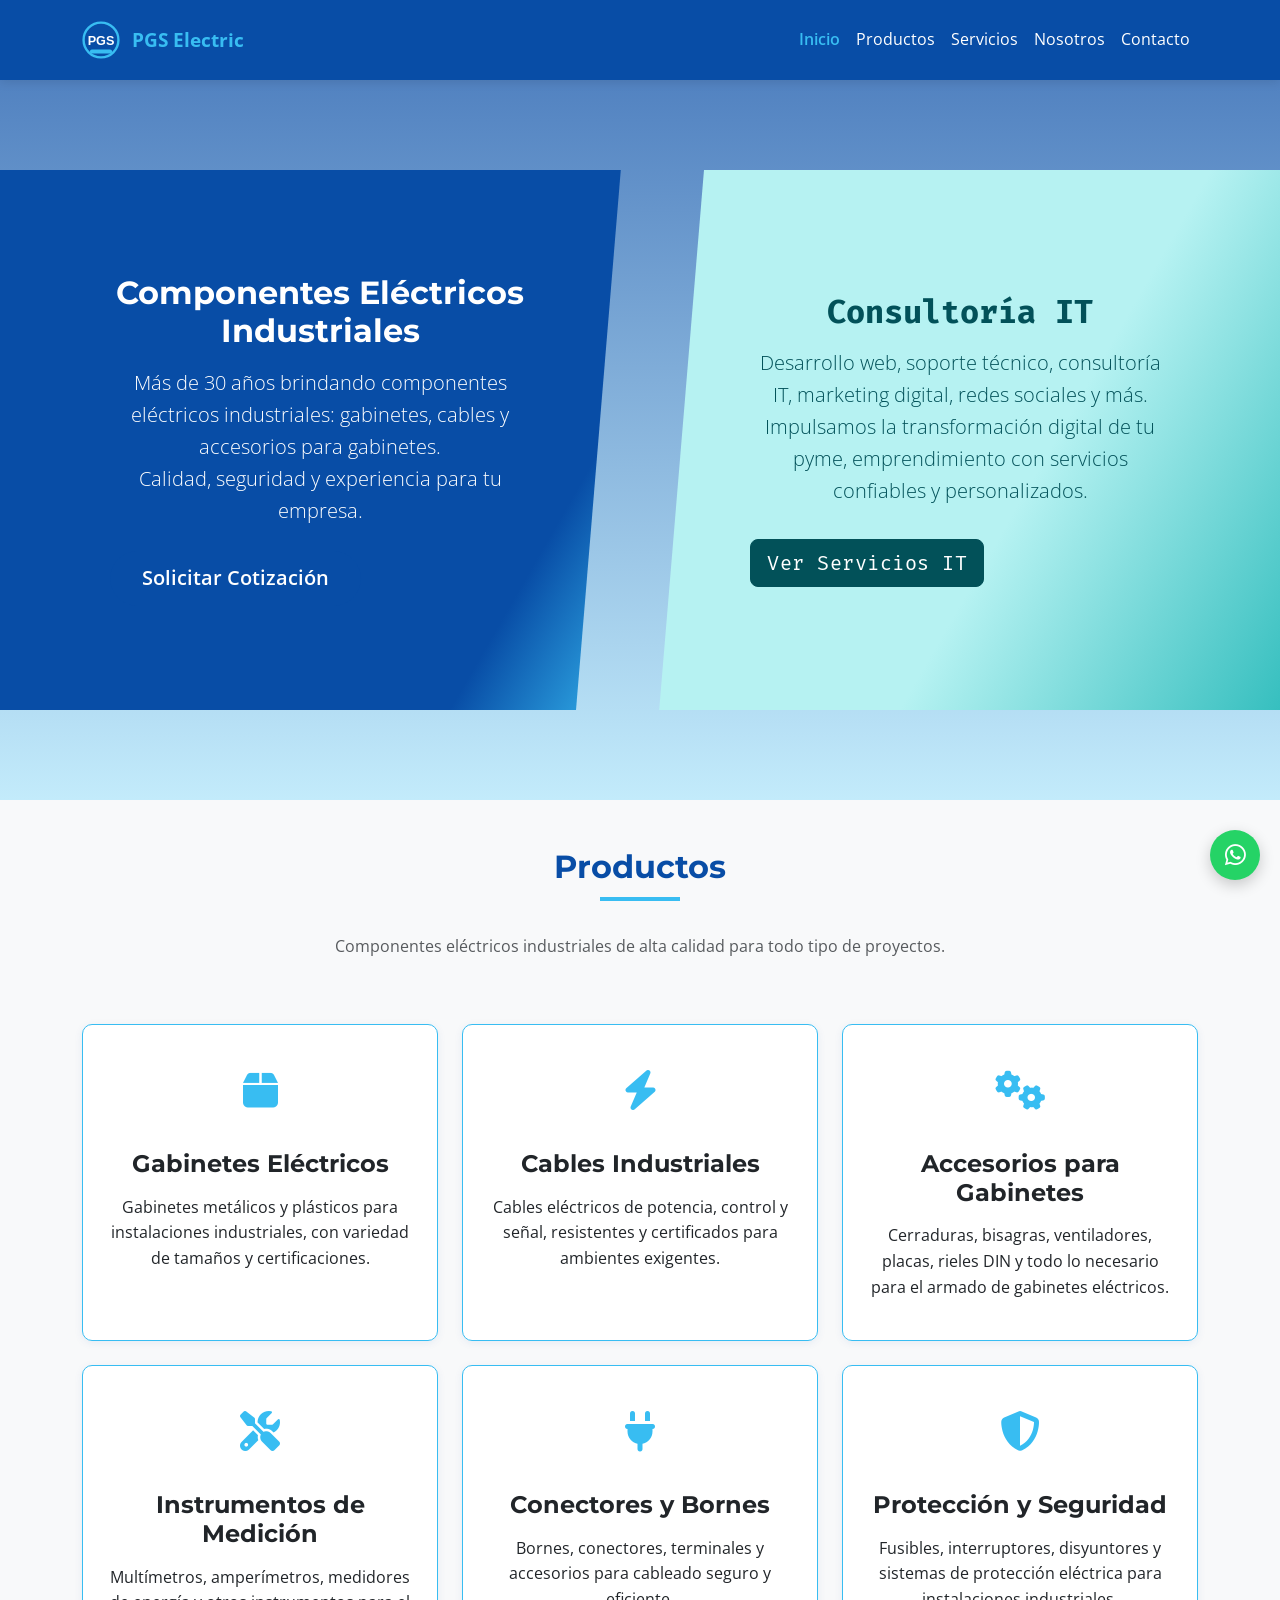
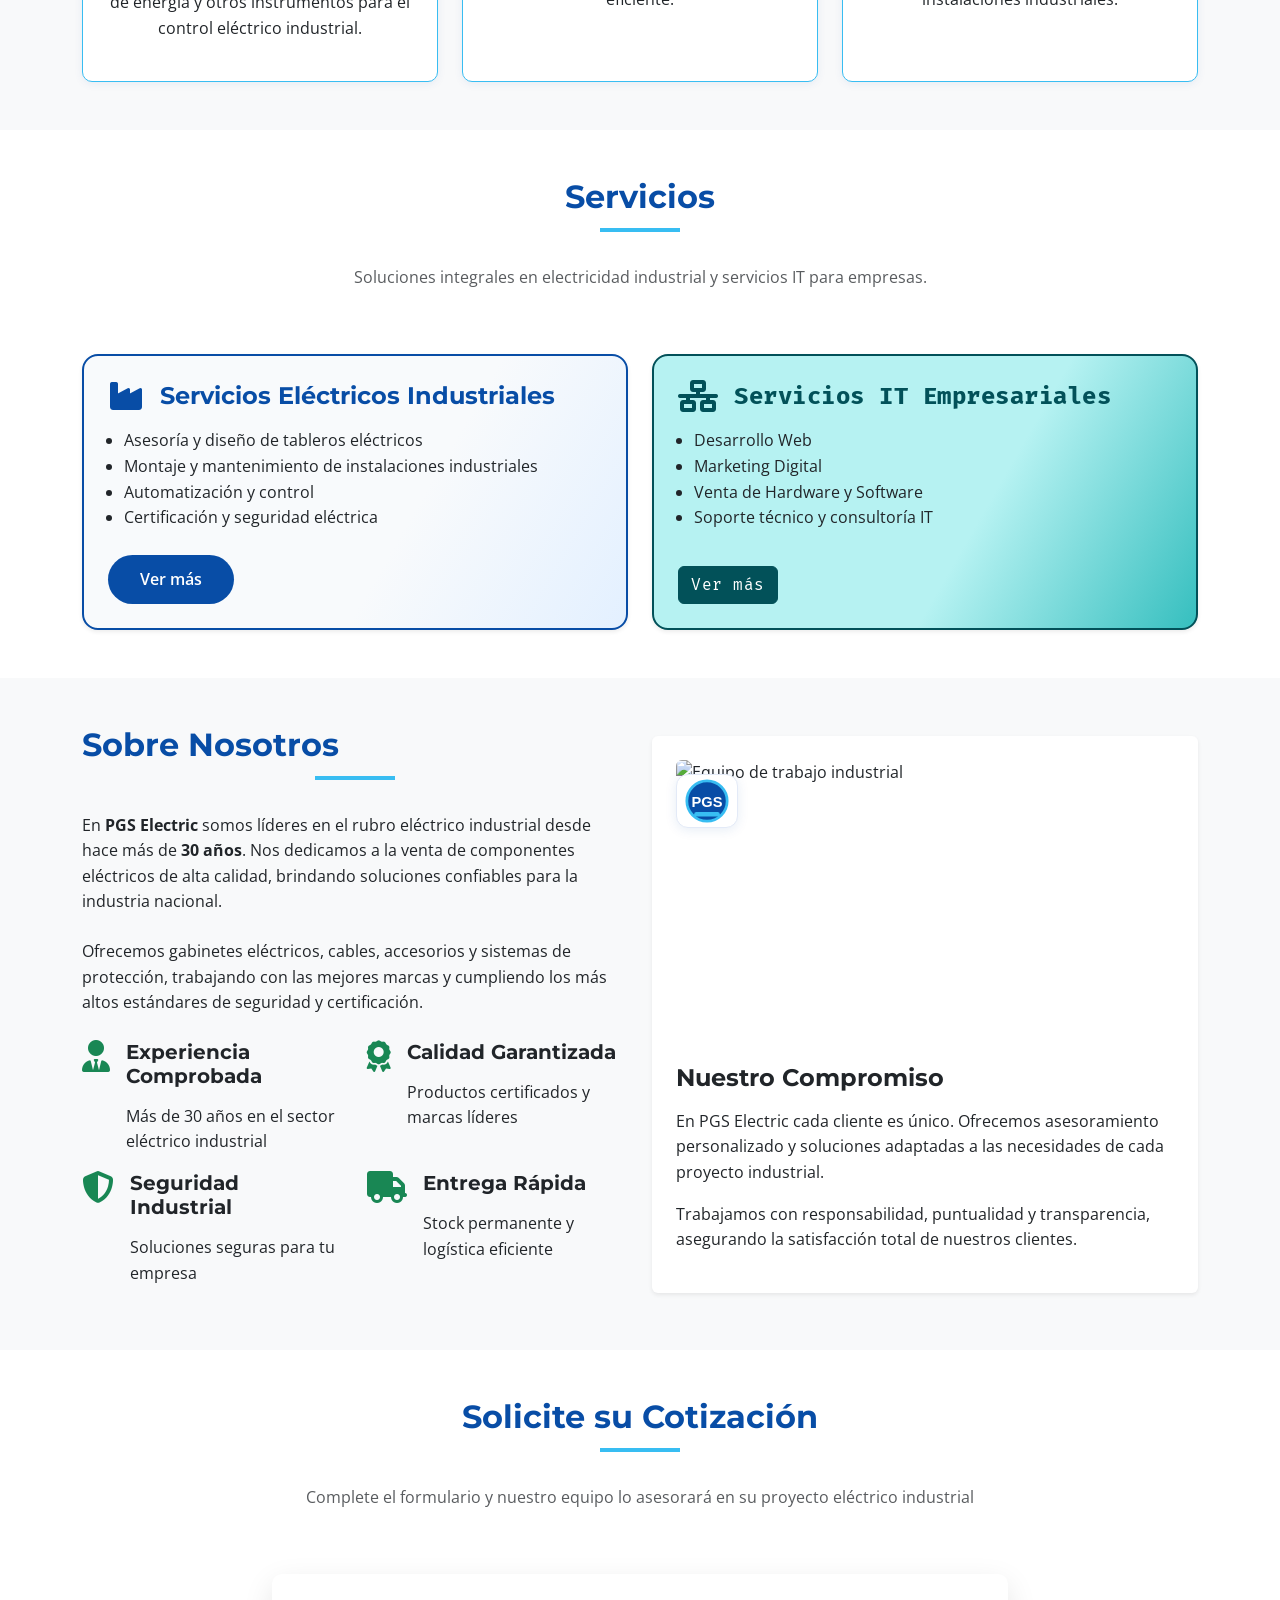
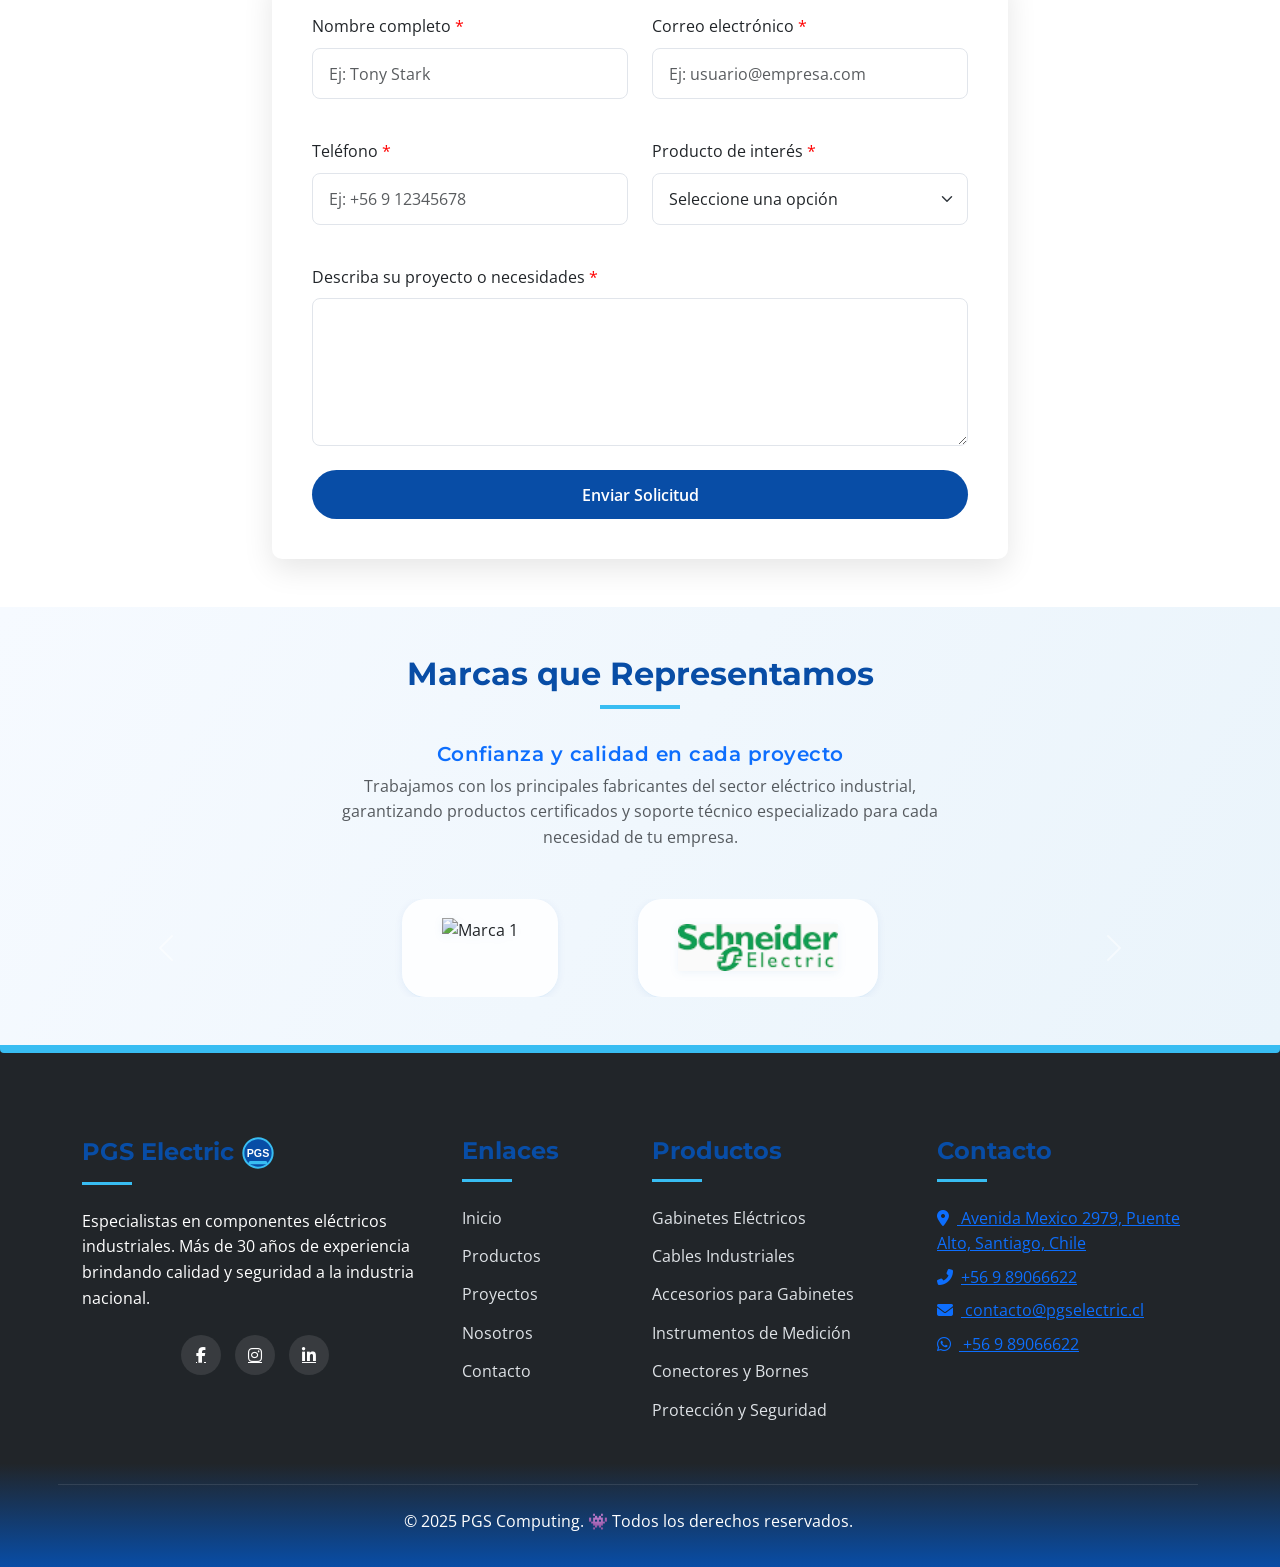
==== index.html @ 7e31a0be "Refactor contact forms to use external services for submissions and update related HTML structure" ====
<!DOCTYPE html>
<html lang="es">
  <head>
    <meta charset="UTF-8" />
    <meta name="viewport" content="width=device-width, initial-scale=1.0" />
    <title>PGS Electric | Componentes Eléctricos Industriales</title>
    <link
      href="https://cdn.jsdelivr.net/npm/bootstrap@5.3.0/dist/css/bootstrap.min.css"
      rel="stylesheet"
    />
    <link
      rel="stylesheet"
      href="https://cdnjs.cloudflare.com/ajax/libs/font-awesome/6.4.0/css/all.min.css"
    />
    <link
      href="https://fonts.googleapis.com/css2?family=Montserrat:wght@300;400;500;600;700&family=Open+Sans:wght@300;400;600&family=Fira+Mono:wght@400;500&display=swap"
      rel="stylesheet"
    />
    <link rel="stylesheet" href="assets/css/style.css" />
    <!-- Favicon con logo de la empresa -->
    <link rel="icon" type="image/svg+xml" href="assets/img/logo-pgs.svg" />
  </head>
  <body>
    <!-- WhatsApp Button -->
    <a href="https://wa.me/56989066622" class="whatsapp-btn" target="_blank">
      <i class="fab fa-whatsapp"></i>
    </a>

    <!-- Navbar -->
    <nav class="navbar navbar-expand-lg sticky-top">
      <div class="container">
        <!-- Logo empresa en navbar -->
        <a class="navbar-brand d-flex align-items-center gap-2" href="#inicio">
          <img
            src="assets/img/logo-pgs.svg"
            alt="Logo PGS Electric"
            class="logo-navbar"
            height="38"
          />
          <span>PGS<span style="color: var(--accent)"> Electric</span></span>
        </a>
        <button
          class="navbar-toggler"
          type="button"
          data-bs-toggle="collapse"
          data-bs-target="#navbarNav"
        >
          <span class="navbar-toggler-icon"></span>
        </button>
        <div class="collapse navbar-collapse" id="navbarNav">
          <ul class="navbar-nav ms-auto">
            <li class="nav-item">
              <a class="nav-link" href="#inicio">Inicio</a>
            </li>
            <li class="nav-item">
              <a class="nav-link" href="#productos">Productos</a>
            </li>
            <li class="nav-item">
              <a class="nav-link" href="#servicios">Servicios</a>
            </li>
            <li class="nav-item">
              <a class="nav-link" href="#nosotros">Nosotros</a>
            </li>
            <li class="nav-item">
              <a class="nav-link" href="#contacto">Contacto</a>
            </li>
          </ul>
        </div>
      </div>
    </nav>

    <!-- Hero Section con división diagonal y dos bloques -->
    <section class="hero hero-diagonal" id="inicio">
      <div class="hero-diagonal-wrapper">
        <div class="hero-block hero-block-electric">
          <div class="hero-block-content">
            <h1 class="display-5 fw-bold mb-3">Componentes Eléctricos Industriales</h1>
            <p class="lead mb-4">
              Más de 30 años brindando componentes eléctricos industriales:
              gabinetes, cables y accesorios para gabinetes.<br />
              <span class="d-none d-md-inline"
                >Calidad, seguridad y experiencia para tu empresa.</span
              >
            </p>
            <a href="#contacto" class="btn btn-primary btn-lg"
              >Solicitar Cotización</a
            >
          </div>
        </div>
        <div class="hero-block hero-block-it">
          <div class="hero-block-content">
            <h1
              class="display-5 fw-bold mb-3"
              style="font-family: 'Fira Mono', monospace; color: #025159"
            >
              Consultoría IT
            </h1>
            <p class="lead mb-4" style="color: #025159">
              Desarrollo web, soporte técnico, consultoría IT, marketing digital, redes sociales
              y más.<br />
              <span class="d-none d-md-inline"
                >Impulsamos la transformación digital de tu pyme, emprendimiento con servicios
              confiables y personalizados.</span
              >
            </p>
            <a href="#servicios" class="btn btn-it btn-lg">Ver Servicios IT</a>
          </div>
        </div>
      </div>
    </section>

    <!-- Services Section -->
    <section class="section bg-light" id="productos">
      <div class="container">
        <div class="row mb-5">
          <div class="col-12 text-center">
            <h2 class="section-title">Productos</h2>
            <p class="text-muted">
              Componentes eléctricos industriales de alta calidad para todo tipo
              de proyectos.
            </p>
          </div>
        </div>
        <div class="row g-4">
          <div class="col-md-4">
            <div class="service-card p-4 text-center">
              <div class="service-icon">
                <i class="fas fa-box"></i>
              </div>
              <h4>Gabinetes Eléctricos</h4>
              <p>
                Gabinetes metálicos y plásticos para instalaciones industriales,
                con variedad de tamaños y certificaciones.
              </p>
            </div>
          </div>
          <div class="col-md-4">
            <div class="service-card p-4 text-center">
              <div class="service-icon">
                <i class="fas fa-bolt"></i>
              </div>
              <h4>Cables Industriales</h4>
              <p>
                Cables eléctricos de potencia, control y señal, resistentes y
                certificados para ambientes exigentes.
              </p>
            </div>
          </div>
          <div class="col-md-4">
            <div class="service-card p-4 text-center">
              <div class="service-icon">
                <i class="fas fa-cogs"></i>
              </div>
              <h4>Accesorios para Gabinetes</h4>
              <p>
                Cerraduras, bisagras, ventiladores, placas, rieles DIN y todo lo
                necesario para el armado de gabinetes eléctricos.
              </p>
            </div>
          </div>
          <div class="col-md-4">
            <div class="service-card p-4 text-center">
              <div class="service-icon">
                <i class="fas fa-tools"></i>
              </div>
              <h4>Instrumentos de Medición</h4>
              <p>
                Multímetros, amperímetros, medidores de energía y otros
                instrumentos para el control eléctrico industrial.
              </p>
            </div>
          </div>
          <div class="col-md-4">
            <div class="service-card p-4 text-center">
              <div class="service-icon">
                <i class="fas fa-plug"></i>
              </div>
              <h4>Conectores y Bornes</h4>
              <p>
                Bornes, conectores, terminales y accesorios para cableado seguro
                y eficiente.
              </p>
            </div>
          </div>
          <div class="col-md-4">
            <div class="service-card p-4 text-center">
              <div class="service-icon">
                <i class="fas fa-shield-alt"></i>
              </div>
              <h4>Protección y Seguridad</h4>
              <p>
                Fusibles, interruptores, disyuntores y sistemas de protección
                eléctrica para instalaciones industriales.
              </p>
            </div>
          </div>
        </div>
      </div>
    </section>

    <!-- Portfolio Section -->
    <section class="section" id="servicios">
      <div class="container">
        <div class="row mb-5">
          <div class="col-12 text-center">
            <h2 class="section-title">Servicios</h2>
            <p class="text-muted">
              Soluciones integrales en electricidad industrial y servicios IT
              para empresas.
            </p>
          </div>
        </div>
        <div class="row g-4 align-items-stretch">
          <div class="col-md-6 d-flex">
            <div
              class="service-card-electric p-4 w-100 d-flex flex-column justify-content-between shadow-sm"
            >
              <div>
                <div class="d-flex align-items-center mb-3">
                  <i
                    class="fas fa-industry fa-2x me-3"
                    style="color: var(--primary)"
                  ></i>
                  <h4
                    class="mb-0"
                    style="
                      font-family: 'Montserrat', sans-serif;
                      color: var(--primary);
                    "
                  >
                    Servicios Eléctricos Industriales
                  </h4>
                </div>
                <ul class="mb-4 ps-3">
                  <li>Asesoría y diseño de tableros eléctricos</li>
                  <li>Montaje y mantenimiento de instalaciones industriales</li>
                  <li>Automatización y control</li>
                  <li>Certificación y seguridad eléctrica</li>
                </ul>
              </div>
              <a href="#" class="btn btn-primary mt-auto align-self-start"
                >Ver más</a
              >
            </div>
          </div>
          <div class="col-md-6 d-flex">
            <div
              class="service-card-it p-4 w-100 d-flex flex-column justify-content-between shadow-sm"
            >
              <div>
                <div class="d-flex align-items-center mb-3">
                  <i
                    class="fas fa-network-wired fa-2x me-3"
                    style="color: #025159"
                  ></i>
                  <h4
                    class="mb-0"
                    style="
                      font-family: 'Fira Mono', monospace;
                      color: #025159;
                      letter-spacing: 0.5px;
                    "
                  >
                    Servicios IT Empresariales
                  </h4>
                </div>
                <ul class="mb-4 ps-3">
                  <li>Desarrollo Web</li>
                  <li>Marketing Digital</li>
                  <li>Venta de Hardware y Software</li>
                  <li>Soporte técnico y consultoría IT</li>
                </ul>
              </div>
              <a
                href="./computing.html"
                class="btn btn-it mt-auto align-self-start"
                target="_blank"
                >Ver más</a
              >
            </div>
          </div>
        </div>
      </div>
    </section>

    <!-- About Section -->
    <section class="section bg-light" id="nosotros">
      <div class="container">
        <div class="row align-items-center">
          <div class="col-lg-6 mb-5 mb-lg-0">
            <h2 class="section-title text-start">Sobre Nosotros</h2>
            <p class="mb-4">
              En <strong>PGS Electric</strong> somos líderes en el rubro
              eléctrico industrial desde hace más de <strong>30 años</strong>.
              Nos dedicamos a la venta de componentes eléctricos de alta
              calidad, brindando soluciones confiables para la industria
              nacional.
            </p>
            <p>
              Ofrecemos gabinetes eléctricos, cables, accesorios y sistemas de
              protección, trabajando con las mejores marcas y cumpliendo los más
              altos estándares de seguridad y certificación.
            </p>
            <div class="row mt-4">
              <div class="col-md-6 mb-3">
                <div class="d-flex">
                  <div class="me-3">
                    <i class="fas fa-user-tie text-success fa-2x"></i>
                  </div>
                  <div>
                    <h5>Experiencia Comprobada</h5>
                    <p class="mb-0">
                      Más de 30 años en el sector eléctrico industrial
                    </p>
                  </div>
                </div>
              </div>
              <div class="col-md-6 mb-3">
                <div class="d-flex">
                  <div class="me-3">
                    <i class="fas fa-award text-success fa-2x"></i>
                  </div>
                  <div>
                    <h5>Calidad Garantizada</h5>
                    <p class="mb-0">Productos certificados y marcas líderes</p>
                  </div>
                </div>
              </div>
              <div class="col-md-6 mb-3">
                <div class="d-flex">
                  <div class="me-3">
                    <i class="fas fa-shield-alt text-success fa-2x"></i>
                  </div>
                  <div>
                    <h5>Seguridad Industrial</h5>
                    <p class="mb-0">Soluciones seguras para tu empresa</p>
                  </div>
                </div>
              </div>
              <div class="col-md-6 mb-3">
                <div class="d-flex">
                  <div class="me-3">
                    <i class="fas fa-truck text-success fa-2x"></i>
                  </div>
                  <div>
                    <h5>Entrega Rápida</h5>
                    <p class="mb-0">Stock permanente y logística eficiente</p>
                  </div>
                </div>
              </div>
            </div>
          </div>
          <div class="col-lg-6">
            <!-- Imagen y logo empresa en Sobre Nosotros -->
            <div
              class="p-4 bg-white rounded shadow-sm h-100 d-flex flex-column justify-content-between"
            >
              <div class="position-relative">
                <!-- Imagen principal Sobre Nosotros -->
                <div
                  class="ratio ratio-16x9 flex-shrink-1"
                  style="
                    min-width: 340px;
                    max-width: 540px;
                    aspect-ratio: 16/8;
                    margin: 0 auto;
                  "
                >
                  <img
                    src="https://images.unsplash.com/photo-1544724569-5f546fd6f2b5?q=80&w=687&auto=format&fit=crop&ixlib=rb-4.1.0&ixid=M3wxMjA3fDB8MHxwaG90by1wYWdlfHx8fGVufDB8fHx8fA%3D%3D"
                    alt="Equipo de trabajo industrial"
                    class="rounded img-fluid"
                  />
                  <!-- Logo empresa en esquina superior derecha sobre la imagen -->
                  <img
                    src="assets/img/logo-pgs.svg"
                    alt="Logo PGS Electric"
                    class="logo-nosotros-overlay"
                  />
                </div>
              </div>
              <div class="mt-4">
                <h4>Nuestro Compromiso</h4>
                <p>
                  En PGS Electric cada cliente es único. Ofrecemos asesoramiento
                  personalizado y soluciones adaptadas a las necesidades de cada
                  proyecto industrial.
                </p>
                <p>
                  Trabajamos con responsabilidad, puntualidad y transparencia,
                  asegurando la satisfacción total de nuestros clientes.
                </p>
              </div>
            </div>
          </div>
        </div>
      </div>
    </section>

    <!-- Contact Section -->
    <section class="section" id="contacto">
      <div class="container">
        <div class="row mb-5">
          <div class="col-12 text-center">
            <h2 class="section-title">Solicite su Cotización</h2>
            <p class="text-muted">
              Complete el formulario y nuestro equipo lo asesorará en su
              proyecto eléctrico industrial
            </p>
          </div>
        </div>
        <div class="row justify-content-center">
          <div class="col-lg-8">
            <div class="form-container">
              <form id="cotizacionForm" action="https://getform.io/f/axozndwb" method="POST">
                <div class="row">
                  <div class="col-md-6 mb-3">
                    <label for="nombre" class="form-label"
                      >Nombre completo <span style="color: red">*</span></label
                    >
                    <input
                      type="text"
                      class="form-control"
                      id="nombre"
                      name="nombre"
                      required
                      placeholder="Ej: Tony Stark"
                    />
                  </div>
                  <div class="col-md-6 mb-3">
                    <label for="email" class="form-label"
                      >Correo electrónico
                      <span style="color: red">*</span></label
                    >
                    <input
                      type="email"
                      class="form-control"
                      id="email"
                      name="email"
                      required
                      placeholder="Ej: usuario@empresa.com"
                    />
                    <div class="invalid-feedback">
                      Ingrese un correo electrónico válido.
                    </div>
                  </div>
                </div>
                <div class="row">
                  <div class="col-md-6 mb-3">
                    <label for="telefono" class="form-label"
                      >Teléfono <span style="color: red">*</span></label
                    >
                    <input
                      type="tel"
                      class="form-control"
                      id="telefono"
                      name="telefono"
                      required
                      pattern="^[0-9\s\-\+\(\)]{8,20}$"
                      placeholder="Ej: +56 9 12345678"
                    />
                    <div class="invalid-feedback" id="telefono-error">
                      El teléfono solo puede contener números y símbolos (+ - (
                      )). No se permiten letras.
                    </div>
                  </div>
                  <div class="col-md-6 mb-3">
                    <label for="producto" class="form-label"
                      >Producto de interés
                      <span style="color: red">*</span></label
                    >
                    <select
                      class="form-select form-control"
                      id="producto"
                      name="producto"
                      required
                    >
                      <option value="" selected disabled>
                        Seleccione una opción
                      </option>
                      <option>Asesoramiento</option>
                      <option>Gabinetes Eléctricos</option>
                      <option>Cables Industriales</option>
                      <option>Accesorios para Gabinetes</option>
                      <option>Instrumentos de Medición</option>
                      <option>Conectores y Bornes</option>
                      <option>Protección y Seguridad</option>
                      <option>Otro</option>
                    </select>
                    <div class="invalid-feedback">
                      Seleccione un producto de interés.
                    </div>
                  </div>
                </div>
                <div class="mb-3">
                  <label for="mensaje" class="form-label"
                    >Describa su proyecto o necesidades
                    <span style="color: red">*</span></label
                  >
                  <textarea
                    class="form-control"
                    id="mensaje"
                    name="mensaje"
                    rows="5"
                    required
                  ></textarea>
                </div>
                <div class="d-grid">
                  <button type="submit" class="btn btn-primary" onclick="window.location.href='mailto:percygarcia@pgselectric.cl'">
                    Enviar Solicitud
                  </button>
                </div>
              </form>
            </div>
          </div>
        </div>
      </div>
    </section>

    <!-- Brands Carousel Section -->
    <section class="section bg-light marcas-section">
      <div class="container">
        <div class="row mb-5">
          <div class="col-12 text-center">
            <h2 class="section-title">Marcas que Representamos</h2>
            <h5
              class="text-primary fw-semibold mb-2"
              style="letter-spacing: 0.5px"
            >
              Confianza y calidad en cada proyecto
            </h5>
            <p class="text-muted mb-0" style="max-width: 600px; margin: auto">
              Trabajamos con los principales fabricantes del sector eléctrico
              industrial, garantizando productos certificados y soporte técnico
              especializado para cada necesidad de tu empresa.
            </p>
          </div>
        </div>
        <div id="brandsCarousel" class="carousel slide" data-bs-ride="carousel">
          <div class="carousel-inner align-items-center">
            <div class="carousel-item active">
              <div class="d-flex justify-content-center gap-5 flex-wrap">
                <div class="brand-logo-effect">
                  <img
                    src="https://global.abb/content/dam/abb-etc/commons/abb-logo.svg"
                    alt="Marca 1"
                    class="brand-img"
                  />
                </div>
                <div class="brand-logo-effect">
                  <img
                    src="[data-uri]"
                    alt="Marca 2"
                    class="brand-img"
                  />
                </div>
              </div>
            </div>
            <div class="carousel-item">
              <div class="d-flex justify-content-center gap-5 flex-wrap">
                <div class="brand-logo-effect">
                  <img
                    src="https://www.marketing91.com/wp-content/uploads/2023/11/Legrand.jpg"
                    alt="Marca 3"
                    class="brand-img"
                  />
                </div>
                <div class="brand-logo-effect">
                  <img
                    src="https://www.marketing91.com/wp-content/uploads/2023/11/Danfoss.jpg"
                    alt="Marca 4"
                    class="brand-img"
                  />
                </div>
              </div>
            </div>
          </div>
          <button
            class="carousel-control-prev"
            type="button"
            data-bs-target="#brandsCarousel"
            data-bs-slide="prev"
          >
            <span class="carousel-control-prev-icon" aria-hidden="true"></span>
            <span class="visually-hidden">Anterior</span>
          </button>
          <button
            class="carousel-control-next"
            type="button"
            data-bs-target="#brandsCarousel"
            data-bs-slide="next"
          >
            <span class="carousel-control-next-icon" aria-hidden="true"></span>
            <span class="visually-hidden">Siguiente</span>
          </button>
        </div>
      </div>
    </section>

    <!-- Footer -->
    <footer>
      <div class="container">
        <div class="row g-4">
          <div class="col-lg-4">
            <!-- Footer con logo empresa -->
            <h4 class="footer-title d-flex align-items-center gap-2 mb-4">
              PGS Electric
              <img
                src="assets/img/logo-pgs.svg"
                alt="Logo PGS Electric"
                class="logo-footer"
                height="32"
              />
            </h4>
            <p>
              Especialistas en componentes eléctricos industriales. Más de 30
              años de experiencia brindando calidad y seguridad a la industria
              nacional.
            </p>
            <div class="social-links mt-4">
              <a href="https://www.facebook.com/pgscomputing/" target="_blank"><i class="fab fa-facebook-f"></i></a>
              <a href="https://www.instagram.com/pgs_computing/" target="_blank"><i class="fab fa-instagram"></i></a>
              <a href="https://www.linkedin.com/company/pgs-computing/"
                target="_blank"><i class="fab fa-linkedin-in"></i></a>
              <!-- <a href="#"><i class="fab fa-youtube"></i></a> -->
            </div>
          </div>
          <div class="col-lg-2 col-md-6">
            <h4 class="footer-title mb-4" >Enlaces</h4>
            <div class="footer-links">
              <a href="#inicio">Inicio</a>
              <a href="#servicios">Productos</a>
              <a href="#trabajos">Proyectos</a>
              <a href="#nosotros">Nosotros</a>
              <a href="#contacto">Contacto</a>
            </div>
          </div>
          <div class="col-lg-3 col-md-6">
            <h4 class="footer-title">Productos</h4>
            <div class="footer-links">
              <a href="#">Gabinetes Eléctricos</a>
              <a href="#">Cables Industriales</a>
              <a href="#">Accesorios para Gabinetes</a>
              <a href="#">Instrumentos de Medición</a>
              <a href="#">Conectores y Bornes</a>
              <a href="#">Protección y Seguridad</a>
            </div>
          </div>
          <div class="col-lg-3">
            <h4 class="footer-title">Contacto</h4>
        <div class="footer-contact">
    <p class="mb-2">
        <a href="https://maps.app.goo.gl/9r9f9r9f9r9f9r9f9" target="_blank">
            <i class="fas fa-map-marker-alt me-2"></i> Avenida Mexico 2979,
            Puente Alto, Santiago, Chile
        </a>
    </p>
    <p class="mb-2">
        <a href="tel:+56989066622">
            <i class="fas fa-phone-alt me-2"></i>+56 9 89066622
        </a>
    </p>
    <p class="mb-2">
        <a href="mailto:percygarcia@pgselectric.cl">
            <i class="fas fa-envelope me-2"></i> contacto@pgselectric.cl
        </a>
    </p>
      <p class="mb-0">
        <a href="https://wa.me/56989066622" target="_blank">
            <i class="fab fa-whatsapp me-2"></i> +56 9 89066622
        </a>
        </p>
      </div>        
      </div>
        <div class="row copyright">
          <div class="col-12 text-center">
            <p class="mb-0">
              &copy; 2025 PGS Computing. 👾 Todos los derechos reservados.
            </p>
          </div>
        </div>
      </div>
    </footer>

    <script src="https://cdn.jsdelivr.net/npm/bootstrap@5.3.0/dist/js/bootstrap.bundle.min.js"></script>
    <script src="assets/js/script.js"></script>
    <script>
      // Validación personalizada para el formulario de cotización
      document.addEventListener("DOMContentLoaded", function () {
        var form = document.getElementById("cotizacionForm");
        var telefono = document.getElementById("telefono");
        var telefonoError = document.getElementById("telefono-error");

        // Evitar ingreso de letras en el campo teléfono en tiempo real
        telefono.addEventListener("input", function (e) {
          var original = telefono.value;
          // Solo permite números, espacios y símbolos permitidos
          var filtrado = original.replace(/[^0-9\s\-\+\(\)]/g, "");
          if (original !== filtrado) {
            telefono.value = filtrado;
            telefono.classList.add("is-invalid");
            telefonoError.textContent =
              "Solo se permiten números y símbolos (+ - ( )). No se permiten letras.";
          } else {
            // Si el campo está vacío, no mostrar error
            if (telefono.value.length === 0) {
              telefono.classList.remove("is-invalid");
              telefonoError.textContent =
                "Solo se permiten números y símbolos (+ - ( )). No se permiten letras.";
            }
          }
        });

        form.addEventListener("submit", function (event) {
          // Bootstrap validation
          if (!form.checkValidity()) {
            event.preventDefault();
            event.stopPropagation();
          }
          // Validación extra para email y teléfono
          var email = document.getElementById("email");
          var producto = document.getElementById("producto");
          // Email simple regex
          var emailValido = /^[^\s@]+@[^\s@]+\.[^\s@]+$/.test(email.value);
          if (!emailValido) {
            email.classList.add("is-invalid");
            event.preventDefault();
            event.stopPropagation();
          } else {
            email.classList.remove("is-invalid");
          }
          // Teléfono: al menos 8 dígitos, solo números y símbolos comunes
          var telValido = /^[0-9\s\-\+\(\)]{8,20}$/.test(telefono.value);
          if (!telValido) {
            telefono.classList.add("is-invalid");
            telefonoError.textContent =
              "Ingrese un número de teléfono válido (mínimo 8 caracteres, solo números y símbolos).";
            event.preventDefault();
            event.stopPropagation();
          } else {
            telefono.classList.remove("is-invalid");
            telefonoError.textContent =
              "Solo se permiten números y símbolos (+ - ( )). No se permiten letras.";
          }
          // Producto obligatorio
          if (!producto.value) {
            producto.classList.add("is-invalid");
            event.preventDefault();
            event.stopPropagation();
          } else {
            producto.classList.remove("is-invalid");
          }
          form.classList.add("was-validated");
        });
        // Quitar error al corregir
        ["input", "change"].forEach(function (evt) {
          form.addEventListener(
            evt,
            function (e) {
              if (e.target.classList.contains("is-invalid")) {
                e.target.classList.remove("is-invalid");
              }
            },
            true
          );
        });
      });

      // Navbar scroll spy efecto activo
      document.addEventListener("DOMContentLoaded", function () {
        const sections = [
          "inicio",
          "productos",
          "servicios",
          "nosotros",
          "contacto",
        ];
        const navLinks = document.querySelectorAll(".navbar-nav .nav-link");
        function onScroll() {
          let scrollPos = window.scrollY || window.pageYOffset;
          let found = false;
          sections.forEach((id, idx) => {
            const section = document.getElementById(id);
            if (section) {
              const top = section.offsetTop - 80;
              const bottom = top + section.offsetHeight;
              if (scrollPos >= top && scrollPos < bottom) {
                navLinks.forEach((l) => l.classList.remove("selected"));
                navLinks[idx].classList.add("selected");
                found = true;
              }
            }
          });
          if (!found) {
            navLinks.forEach((l) => l.classList.remove("selected"));
          }
        }
        window.addEventListener("scroll", onScroll);
        onScroll();
      });
    </script>
    <style>
      /* Mover estos estilos a style.css para mantener el código limpio */
    </style>
  </body>
</html>
---- assets/css/style.css ----
/* =====================
   HERO DIAGONAL
====================== */
.hero-diagonal {
  background: none;
  padding: 0;
  min-height: 60vh;
  display: flex;
  align-items: stretch;
  position: relative;
  z-index: 1;
  /* Mejor contraste para el icono hamburguesa en navbar */
  .navbar-toggler-icon {
    background-color: rgba(8, 77, 166, 0.92) !important;
    border-radius: 6px;
    box-shadow: 0 2px 8px rgba(8, 77, 166, 0.13);
    border: 1.5px solid #fff;
    background-image: none !important;
    position: relative;
    width: 2rem;
    height: 2rem;
  }
  .navbar-toggler-icon::before,
  .navbar-toggler-icon::after,
  .navbar-toggler-icon span {
    content: "";
    display: block;
    position: absolute;
    left: 0.4rem;
    right: 0.4rem;
    height: 3px;
    background: #fff;
    border-radius: 2px;
    transition: all 0.2s;
  }
  .navbar-toggler-icon::before {
    top: 0.5rem;
  }
  .navbar-toggler-icon::after {
    bottom: 0.5rem;
  }
  .navbar-toggler-icon span {
    top: 50%;
    transform: translateY(-50%);
  }
}
.hero-diagonal-wrapper {
  .navbar-toggler {
    border: none;
    background: transparent;
    box-shadow: none;
    outline: none;
  }
  display: flex;
  width: 100%;
  min-height: 60vh;
  position: relative;
  z-index: 2;
  flex-direction: row;
}
.hero-block {
  flex: 1 1 0;
  display: flex;
  align-items: center;
  justify-content: center;
  min-height: 320px;
  padding: 3.5rem 2rem 3.5rem 2rem;
  position: relative;
  transition: flex-basis 0.4s cubic-bezier(0.4, 0, 0.2, 1), box-shadow 0.3s,
    z-index 0.3s;
  overflow: hidden;
  cursor: pointer;
}
.hero-block-electric {
  background: linear-gradient(120deg, #084da6 80%, #38bdf2 100%);
  color: #fff;
  clip-path: polygon(0 0, 97% 0, 90% 100%, 0% 100%);
  z-index: 2;
}
.hero-block-it {
  background: linear-gradient(120deg, #b6f2f2 60%, #36bfbf 100%);
  color: #025159;
  clip-path: polygon(10% 0, 100% 0, 100% 100%, 3% 100%);
  z-index: 1;
}
.hero-block-content {
  max-width: 420px;
  text-align: left;
}
.hero-block-it .btn-it {
  margin-top: 0.5rem;
}
.hero-block:hover,
.hero-block:focus {
  flex-basis: 1.15 1 0;
  z-index: 3;
  box-shadow: 0 8px 32px rgba(8, 77, 166, 0.1),
    0 2px 8px rgba(56, 189, 242, 0.08);
}
.hero-block-electric:hover {
  background: linear-gradient(120deg, #035aa6 80%, #38bdf2 100%);
}
.hero-block-it:hover {
  background: linear-gradient(120deg, #36bfbf 60%, #b6f2f2 100%);
}
@media (max-width: 991.98px) {
  .hero-diagonal-wrapper {
    flex-direction: column;
    min-height: unset;
  }
  .hero-block {
    min-height: 180px;
    padding: 2.2rem 1.2rem;
    clip-path: none !important;
    border-radius: 0 !important;
    box-shadow: none !important;
  }
  .hero-block-electric,
  .hero-block-it {
    z-index: unset;
  }
  .hero-block-content {
    text-align: left;
    max-width: 100%;
  }
}
@media (max-width: 576px) {
  .hero-block {
    min-height: 120px;
    padding: 1.2rem 0.5rem;
  }
  .hero-block-content h1 {
    font-size: 1.3rem;
  }
  .hero-block-content p {
    font-size: 1rem;
  }
}
/* =====================
   MARCAS / BRANDS CAROUSEL
======================= */
.brand-logo-effect {
  display: flex;
  align-items: center;
  justify-content: center;
  background: rgba(255, 255, 255, 0.85);
  border-radius: 1.5rem;
  box-shadow: 0 1.5px 8px rgba(8, 77, 166, 0.07),
    0 1px 0.5px rgba(56, 189, 242, 0.05);
  padding: 1.2rem 2.5rem;
  margin: 0 1rem;
  transition: transform 0.3s, box-shadow 0.3s, background 0.3s;
  cursor: pointer;
}
.brand-logo-effect:hover {
  transform: scale(1.04) rotate(-1deg);
  box-shadow: 0 3px 16px rgba(8, 77, 166, 0.1),
    0 1.5px 1px rgba(56, 189, 242, 0.08);
  background: linear-gradient(90deg, #f3fafd 0%, #f7fbff 100%);
}
.brand-img {
  height: 60px;
  max-width: 160px;
  object-fit: contain;
  filter: grayscale(0.12) brightness(0.98)
    drop-shadow(0 2px 4px rgba(8, 77, 166, 0.06));
  transition: filter 0.3s;
}
.brand-logo-effect:hover .brand-img {
  filter: grayscale(0.04) brightness(1);
}
.marcas-section {
  padding: 4rem 0;
  /* Aumentar padding vertical para mayor presencia */
  background: linear-gradient(120deg, #f6faff 0%, #eaf4fb 100%);
}
@media (max-width: 768px) {
  .marcas-section {
    padding: 3rem 0;
  }
}
/* =====================
   Variables y Reset
====================== */
:root {
  --primary: #084da6;
  --secondary: #035aa6;
  --accent: #38bdf2;
  --light: #f8f9fa;
  --dark: #212529;
  --gray: #6c757d;
}

* {
  margin: 0;
  padding: 0;
  box-sizing: border-box;
}

body {
  font-family: "Open Sans", sans-serif;
  color: var(--dark);
  line-height: 1.6;
  overflow-x: hidden;
}

h1,
h2,
h3,
h4,
h5,
h6 {
  font-family: "Montserrat", sans-serif;
  font-weight: 700;
  margin-bottom: 1rem;
}

/* =====================
   NAVBAR Y NAVEGACIÓN
====================== */
.navbar {
  background: var(--primary) !important;
  box-shadow: 0 2px 10px rgba(8, 77, 166, 0.08);
  padding: 1rem 0;
  transition: all 0.3s ease;
}
.navbar-brand {
  font-weight: 700;
  color: #fff !important;
  font-size: 1.5rem;
}
.navbar-brand span {
  color: var(--accent) !important;
}
.nav-link {
  color: #fff !important;
  transition: color 0.2s;
}
.nav-link.active,
.nav-link:focus,
.nav-link:hover {
  color: var(--accent) !important;
}
/* Scrollspy: resalta el link de la sección visible */
.nav-link.selected {
  color: var(--accent) !important;
  font-weight: 600;
}

/* =====================
   CARDS DE SERVICIOS Y PRODUCTOS
====================== */
.service-card {
  background: white;
  border: 1px solid var(--accent);
  border-radius: 10px;
  overflow: hidden;
  box-shadow: 0 2px 8px rgba(8, 77, 166, 0.08);
  transition: box-shadow 0.2s, border 0.2s;
  height: 100%;
  display: flex;
  flex-direction: column;
}
.service-card:hover {
  box-shadow: 0 4px 16px rgba(8, 77, 166, 0.18);
  border-color: var(--primary);
}
.service-icon {
  font-size: 3rem;
  color: var(--accent);
  margin-bottom: 1.5rem;
}
.service-icon i {
  color: var(--accent);
  font-size: 2.5rem;
}

/* Cards diferenciadas para servicios eléctricos e IT */
.service-card-electric {
  background: linear-gradient(120deg, #f8fafc 60%, #e3f0ff 100%);
  border: 2px solid var(--primary);
  border-radius: 1rem;
  transition: box-shadow 0.2s, border 0.2s;
}
.service-card-electric:hover {
  box-shadow: 0 6px 32px rgba(8, 77, 166, 0.18);
  border-color: var(--accent);
}
.service-card-it {
  background: linear-gradient(120deg, #b6f2f2 60%, #36bfbf 100%);
  border: 2px solid #025159;
  border-radius: 1rem;
  transition: box-shadow 0.2s, border 0.2s;
}
.service-card-it:hover {
  box-shadow: 0 6px 32px rgba(2, 81, 89, 0.18);
  border-color: #3a848c;
}

/* Botón especial para IT */
.btn-it {
  background-color: #025159 !important;
  border-color: #025159 !important;
  color: #fff !important;
  font-family: "Fira Mono", monospace;
  letter-spacing: 0.5px;
  transition: background 0.2s, border 0.2s;
}
.btn-it:hover,
.btn-it:focus {
  background-color: #36bfbf !important;
  border-color: #36bfbf !important;
  color: #025159 !important;
}

.hero {
  background: linear-gradient(rgba(8, 77, 166, 0.7), rgba(56, 189, 242, 0.3)),
    url("https://images.unsplash.com/photo-1519389950473-47ba0277781c?auto=format&fit=crop&w=800&q=80")
      center/cover no-repeat;
  height: 80vh;
  display: flex;
  align-items: center;
  color: white;
  position: relative;
}

.hero-content {
  max-width: 700px;
}

.btn-primary {
  background-color: var(--primary) !important;
  border: none;
  padding: 0.8rem 2rem;
  border-radius: 30px;
  font-weight: 600;
  color: #fff !important;
  transition: background 0.2s, border 0.2s, box-shadow 0.3s;
}
.btn-primary:hover,
.btn-primary:focus {
  background-color: var(--accent) !important;
  color: #fff !important;
  box-shadow: 0 10px 20px rgba(56, 189, 242, 0.15);
  transform: translateY(-3px);
}

.section {
  padding: 5rem 0;
}

.section-title {
  position: relative;
  margin-bottom: 3rem;
  text-align: center;
  color: var(--primary);
}

.section-title:after {
  content: "";
  position: absolute;
  width: 80px;
  height: 4px;
  background-color: var(--accent);
  bottom: -15px;
  left: 50%;
  transform: translateX(-50%);
}

.service-card {
  border: 1px solid var(--accent);
  box-shadow: 0 2px 8px rgba(8, 77, 166, 0.08);
  transition: box-shadow 0.2s, border 0.2s;
}
.service-card:hover {
  box-shadow: 0 4px 16px rgba(8, 77, 166, 0.18);
  border-color: var(--primary);
}
.service-icon i {
  color: var(--accent);
  font-size: 2.5rem;
}

.portfolio-grid {
  display: grid;
  grid-template-columns: repeat(auto-fill, minmax(300px, 1fr));
  gap: 1.5rem;
  padding: 1rem;
}

.portfolio-item {
  border-radius: 8px;
  overflow: hidden;
  position: relative;
  box-shadow: 0 5px 15px rgba(0, 0, 0, 0.1);
  display: flex;
  flex-direction: column;
}
.portfolio-item img {
  width: 100%;
  height: auto;
  aspect-ratio: 4/3;
  object-fit: cover;
  display: block;
  transition: transform 0.5s;
  border-radius: 8px 8px 0 0;
}
.portfolio-overlay {
  position: absolute;
  top: 0;
  left: 0;
  width: 100%;
  height: 100%;
  background: rgba(8, 77, 166, 0.85);
  display: flex;
  flex-direction: column;
  justify-content: center;
  align-items: center;
  opacity: 0;
  transition: opacity 0.3s;
  color: white;
  padding: 20px;
  text-align: center;
}

.portfolio-item:hover .portfolio-overlay {
  opacity: 1;
}
.portfolio-item:hover img {
  transform: scale(1.1);
}

.form-container {
  background: white;
  border-radius: 10px;
  box-shadow: 0 10px 30px rgba(0, 0, 0, 0.1);
  padding: 2.5rem;
}

.form-control {
  border: 1px solid #e1e5eb;
  padding: 0.8rem 1rem;
  border-radius: 8px;
  margin-bottom: 1.5rem;
}

.form-control:focus {
  border-color: var(--accent);
  box-shadow: 0 0 0 0.25rem rgba(56, 189, 242, 0.25);
}

.whatsapp-btn {
  text-decoration: none;
  position: fixed;
  bottom: 30px;
  right: 30px;
  width: 60px;
  height: 60px;
  background-color: #25d366;
  color: white;
  border-radius: 50%;
  display: flex;
  justify-content: center;
  align-items: center;
  font-size: 2rem;
  box-shadow: 0 5px 15px rgba(0, 0, 0, 0.2);
  z-index: 1000;
  transition: all 0.3s;
}

.whatsapp-btn:hover {
  transform: scale(1.1);
  box-shadow: 0 8px 20px rgba(0, 0, 0, 0.3);
  color: white;
}

.testimonial-card {
  background: white;
  border-radius: 10px;
  padding: 2rem;
  box-shadow: 0 5px 15px rgba(8, 77, 166, 0.05);
  margin-bottom: 2rem;
  position: relative;
  border-top: 3px solid var(--accent);
}
.testimonial-card:before {
  content: "\201C";
  position: absolute;
  top: -20px;
  left: 20px;
  font-size: 5rem;
  color: rgba(8, 77, 166, 0.1);
  font-family: Georgia, serif;
}

/* Mejoras para imágenes responsivas en portfolio */
.portfolio-item {
  aspect-ratio: 4/3;
  background: #f8f9fa;
}
.portfolio-item img {
  width: 100%;
  height: 100%;
  object-fit: cover;
  border-radius: 8px;
  display: block;
  transition: transform 0.5s;
}
@media (max-width: 768px) {
  .portfolio-item {
    aspect-ratio: 16/10;
  }
}

/* Ajuste de tamaño y responsividad para la imagen de Sobre Nosotros */
#nosotros .ratio {
  min-width: 340px;
  max-width: 540px;
  aspect-ratio: 16/8;
  margin: 0 auto;
}
@media (max-width: 1200px) {
  #nosotros .ratio {
    min-width: 260px;
    max-width: 420px;
    aspect-ratio: 16/9;
  }
}
@media (max-width: 991.98px) {
  #nosotros .ratio {
    min-width: 180px;
    max-width: 100%;
    aspect-ratio: 16/10;
  }
}
@media (max-width: 768px) {
  #nosotros .ratio {
    min-width: 100px;
    max-width: 100%;
    aspect-ratio: 16/12;
  }
}

/* Ajuste de padding para reducir espacio en blanco en desktop */
#nosotros .p-4 {
  padding: 2.5rem 2rem;
}
@media (max-width: 991.98px) {
  #nosotros .p-4 {
    padding: 1.5rem 0.5rem;
  }
}

/* Mejora de responsividad general para secciones */
.section {
  padding: 4rem 0;
}
@media (max-width: 991.98px) {
  .section {
    padding: 2.5rem 0;
  }
}
@media (max-width: 576px) {
  .section {
    padding: 1.5rem 0;
  }
}

.client-info {
  display: flex;
  align-items: center;
  margin-top: 1.5rem;
}

.client-info img {
  width: 50px;
  height: 50px;
  border-radius: 50%;
  margin-right: 15px;
  object-fit: cover;
}

footer {
  background: linear-gradient(180deg, #212529 80%, #084da6 100%);
  color: white;
  padding: 4rem 0 2rem;
  border-top: 4px solid var(--accent);
  position: relative;
}

/* Línea/acento superior del footer */
footer::before {
  content: "";
  display: block;
  position: absolute;
  top: 0;
  left: 0;
  width: 100%;
  height: 4px;
  background: linear-gradient(90deg, var(--accent) 0%, #38bdf2 100%);
  border-radius: 0 0 8px 8px;
  z-index: 2;
}

.footer-title {
  position: relative;
  margin-bottom: 1.5rem;
  padding-bottom: 1rem;
  color: var(--primary);
}

.footer-title:after {
  content: "";
  position: absolute;
  width: 50px;
  height: 3px;
  background-color: var(--accent);
  bottom: 0;
  left: 0;
}

.footer-links a {
  display: block;
  color: #dee2e6;
  margin-bottom: 0.8rem;
  text-decoration: none;
  transition: color 0.3s;
}

.footer-links a:hover {
  color: var(--accent) !important;
}

.social-links a {
  display: inline-flex;
  align-items: center;
  justify-content: center;
  width: 40px;
  height: 40px;
  background: rgba(255, 255, 255, 0.1);
  border-radius: 50%;
  color: white;
  margin-right: 10px;
  transition: all 0.3s;
}

.social-links a:hover {
  background: var(--accent);
}

.copyright {
  border-top: 1px solid rgba(255, 255, 255, 0.1);
  padding-top: 1.5rem;
  margin-top: 3rem;
}

/* =====================
   LOGOS DE EMPRESA
======================= */
/* Logo en navbar */
.logo-navbar {
  height: 38px;
  width: auto;
  vertical-align: middle;
  margin-right: 0.25rem;
}
/* Logo en footer */
.logo-footer {
  height: 32px;
  width: auto;
  vertical-align: middle;
}
/* Logo en Sobre Nosotros */
.logo-nosotros {
  height: 64px;
  width: auto;
  filter: drop-shadow(0 2px 8px rgba(8, 77, 166, 0.1));
}
@media (max-width: 991.98px) {
  .logo-nosotros {
    height: 40px;
  }
}

/* Logo como marca de agua en la sección Sobre Nosotros */
.logo-nosotros-watermark {
  position: absolute;
  bottom: 10px;
  right: 10px;
  height: 48px;
  width: auto;
  opacity: 0.18;
  pointer-events: none;
  z-index: 2;
}

/* Logo sobre la imagen en Sobre Nosotros (esquina superior derecha, visible y estilizado) */
.logo-nosotros-overlay {
  position: absolute;
  top: 14px;
  right: 14px;
  height: 54px;
  width: auto;
  z-index: 2;
  background: #fff;
  border-radius: 12px;
  box-shadow: 0 2px 12px rgba(8, 77, 166, 0.1);
  padding: 4px 8px;
  border: 1.5px solid #e3eaf7;
}
@media (max-width: 991.98px) {
  .logo-nosotros-overlay {
    height: 36px;
    top: 7px;
    right: 7px;
    padding: 2px 5px;
  }
}

@media (max-width: 991.98px) {
  .hero-diagonal-wrapper {
    flex-direction: column;
    min-height: unset;
  }
  .hero-block {
    min-height: 220px;
    padding: 2.5rem 1.2rem 2.5rem 1.2rem;
    flex-basis: unset;
    box-shadow: none;
  }
  .hero-block-electric {
    clip-path: polygon(0 0, 100% 0, 90% 100%, 0% 100%);
    border-bottom-left-radius: 2rem;
    border-bottom-right-radius: 2rem;
  }
  .hero-block-it {
    clip-path: polygon(0 10%, 100% 0, 100% 100%, 0% 100%);
    border-top-left-radius: 2rem;
    border-top-right-radius: 2rem;
  }
  .hero-block-content {
    max-width: 100%;
    text-align: left;
  }
}
@media (max-width: 576px) {
  .hero-block {
    min-height: 160px;
    padding: 1.2rem 0.5rem 1.2rem 0.5rem;
  }
  .hero-block-content h1 {
    font-size: 1.3rem;
    margin-bottom: 0.7rem;
  }
  .hero-block-content p {
    font-size: 0.98rem;
    margin-bottom: 0.7rem;
  }
}
.hero h1 {
  font-size: 2rem;
  text-align: center;
}

.hero p {
  text-align: center;
}

.section {
  padding: 3rem 0;
}

.portfolio-grid {
  grid-template-columns: 1fr;
  gap: 1rem;
}

.portfolio-item img {
  aspect-ratio: 16/10;
}

.testimonial-card {
  margin: 1rem 0;
}

.navbar-brand {
  font-size: 1.2rem;
}

.whatsapp-btn {
  bottom: 20px;
  right: 20px;
  width: 50px;
  height: 50px;
  font-size: 1.5rem;
}
.client-info img {
  width: 40px;
  height: 40px;
}

.footer-title {
  margin-top: 1.5rem;
}

.social-links {
  text-align: center;
}

.footer-contact {
  margin-top: 1rem;
}

/* Sección de marcas/carousel con mayor presencia visual */
.marcas-section {
  min-height: 340px;
  display: flex;
  align-items: center;
}
@media (max-width: 991.98px) {
  .marcas-section {
    min-height: 220px;
  }
}
@media (max-width: 576px) {
  .marcas-section {
    min-height: 120px;
  }
}

/* Mejoras generales */
img {
  max-width: 100%;
  height: auto;
}
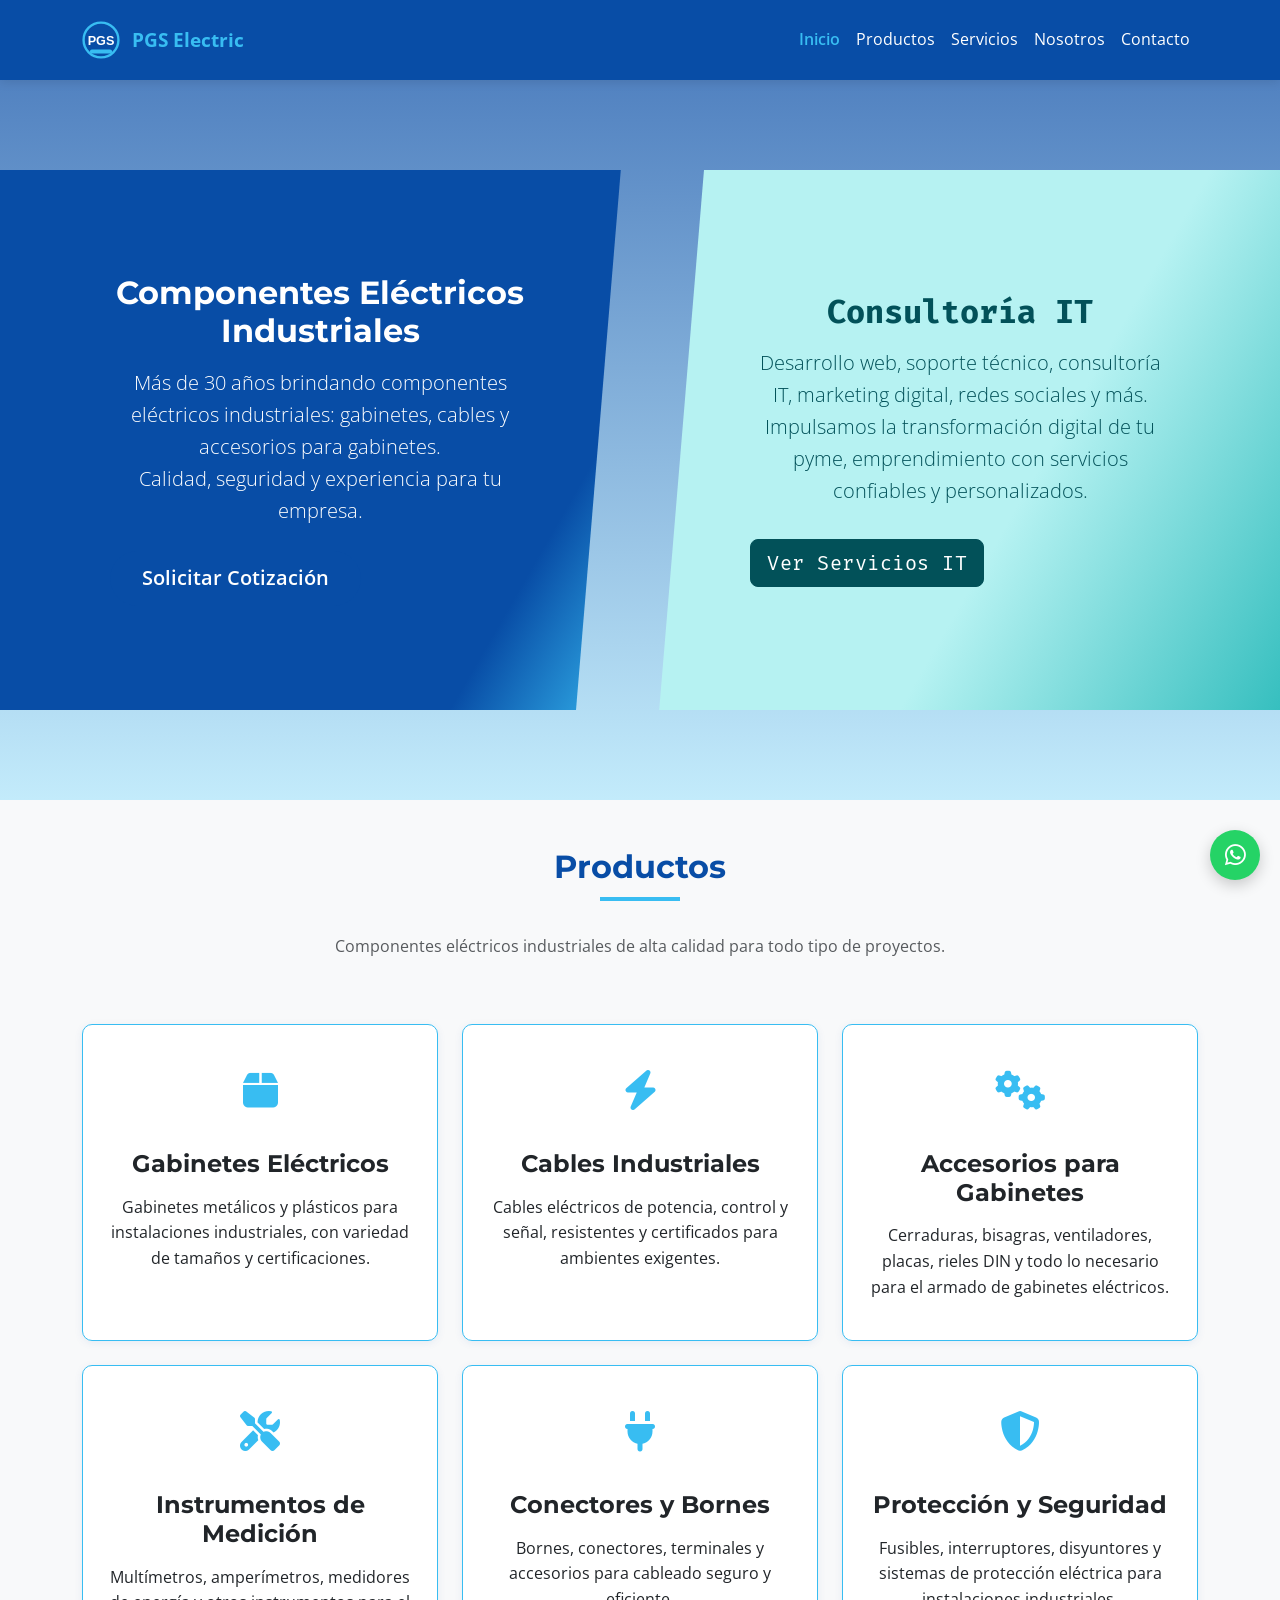
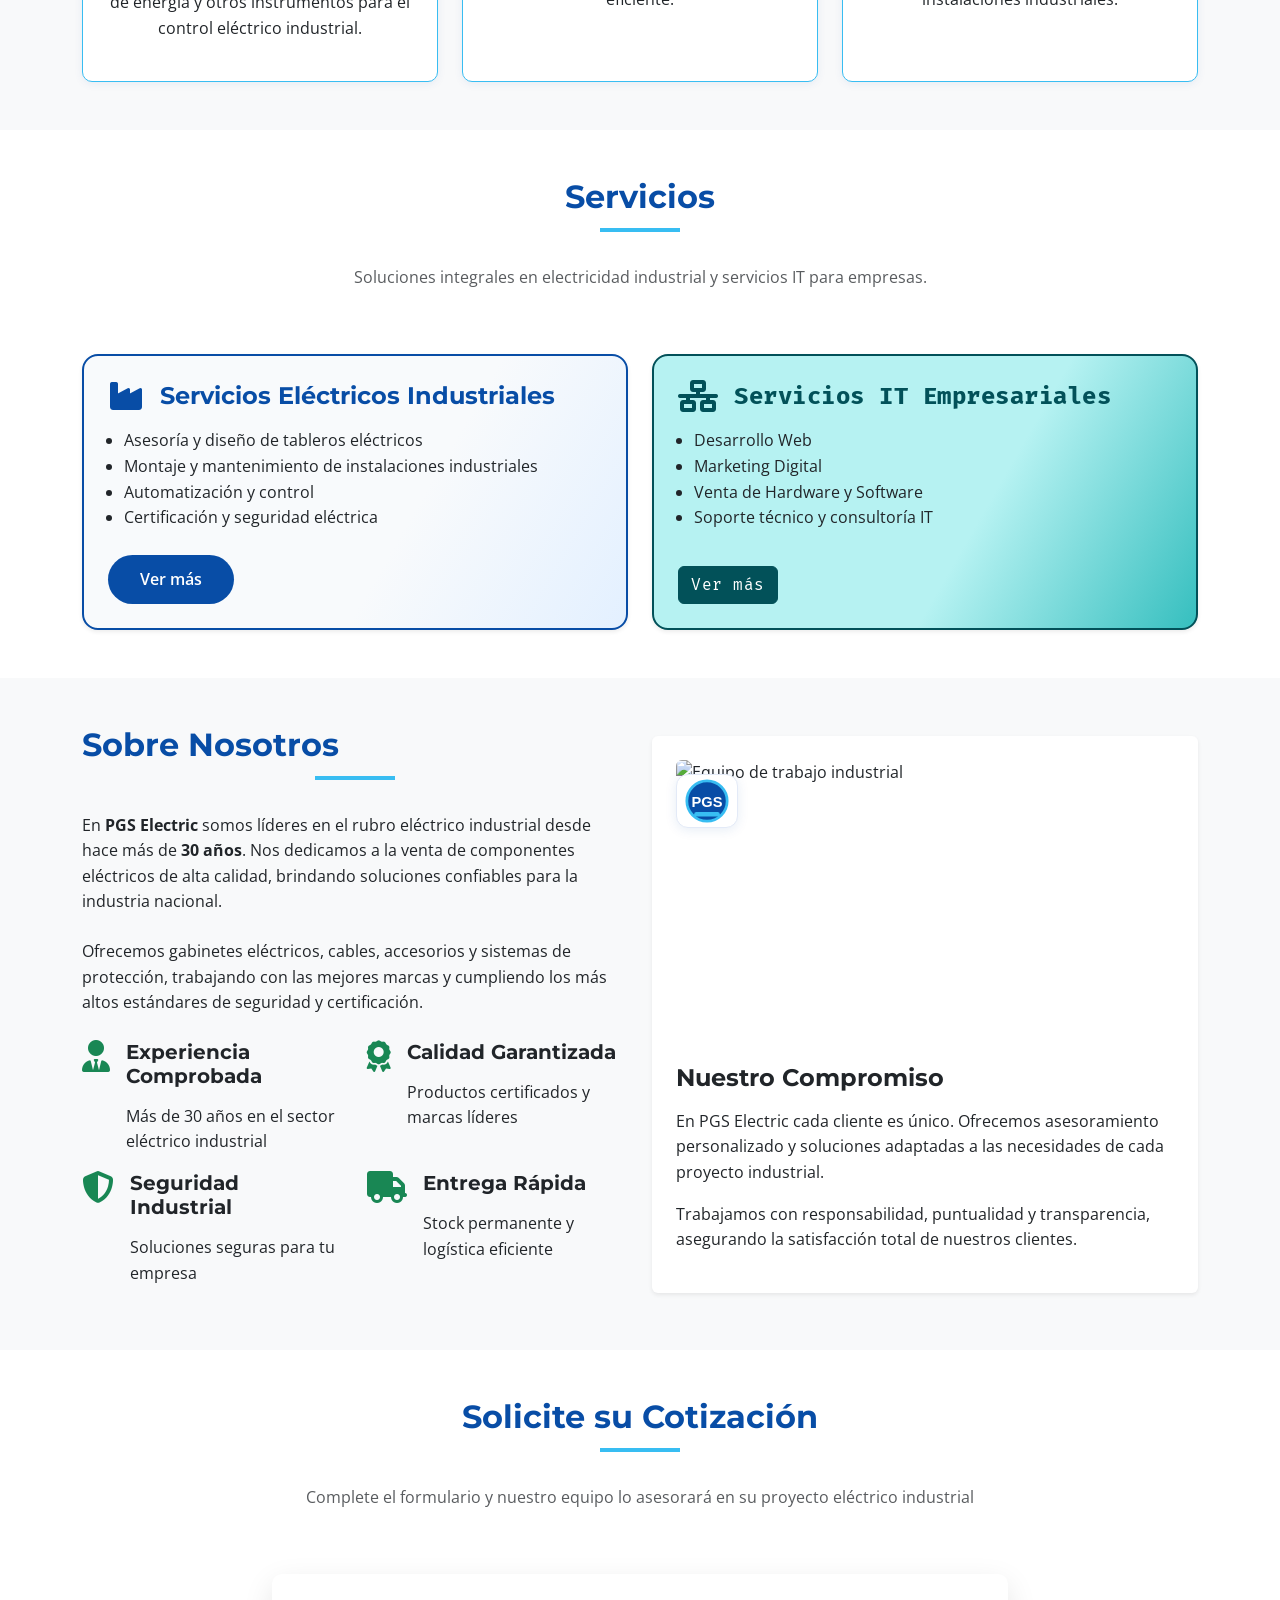
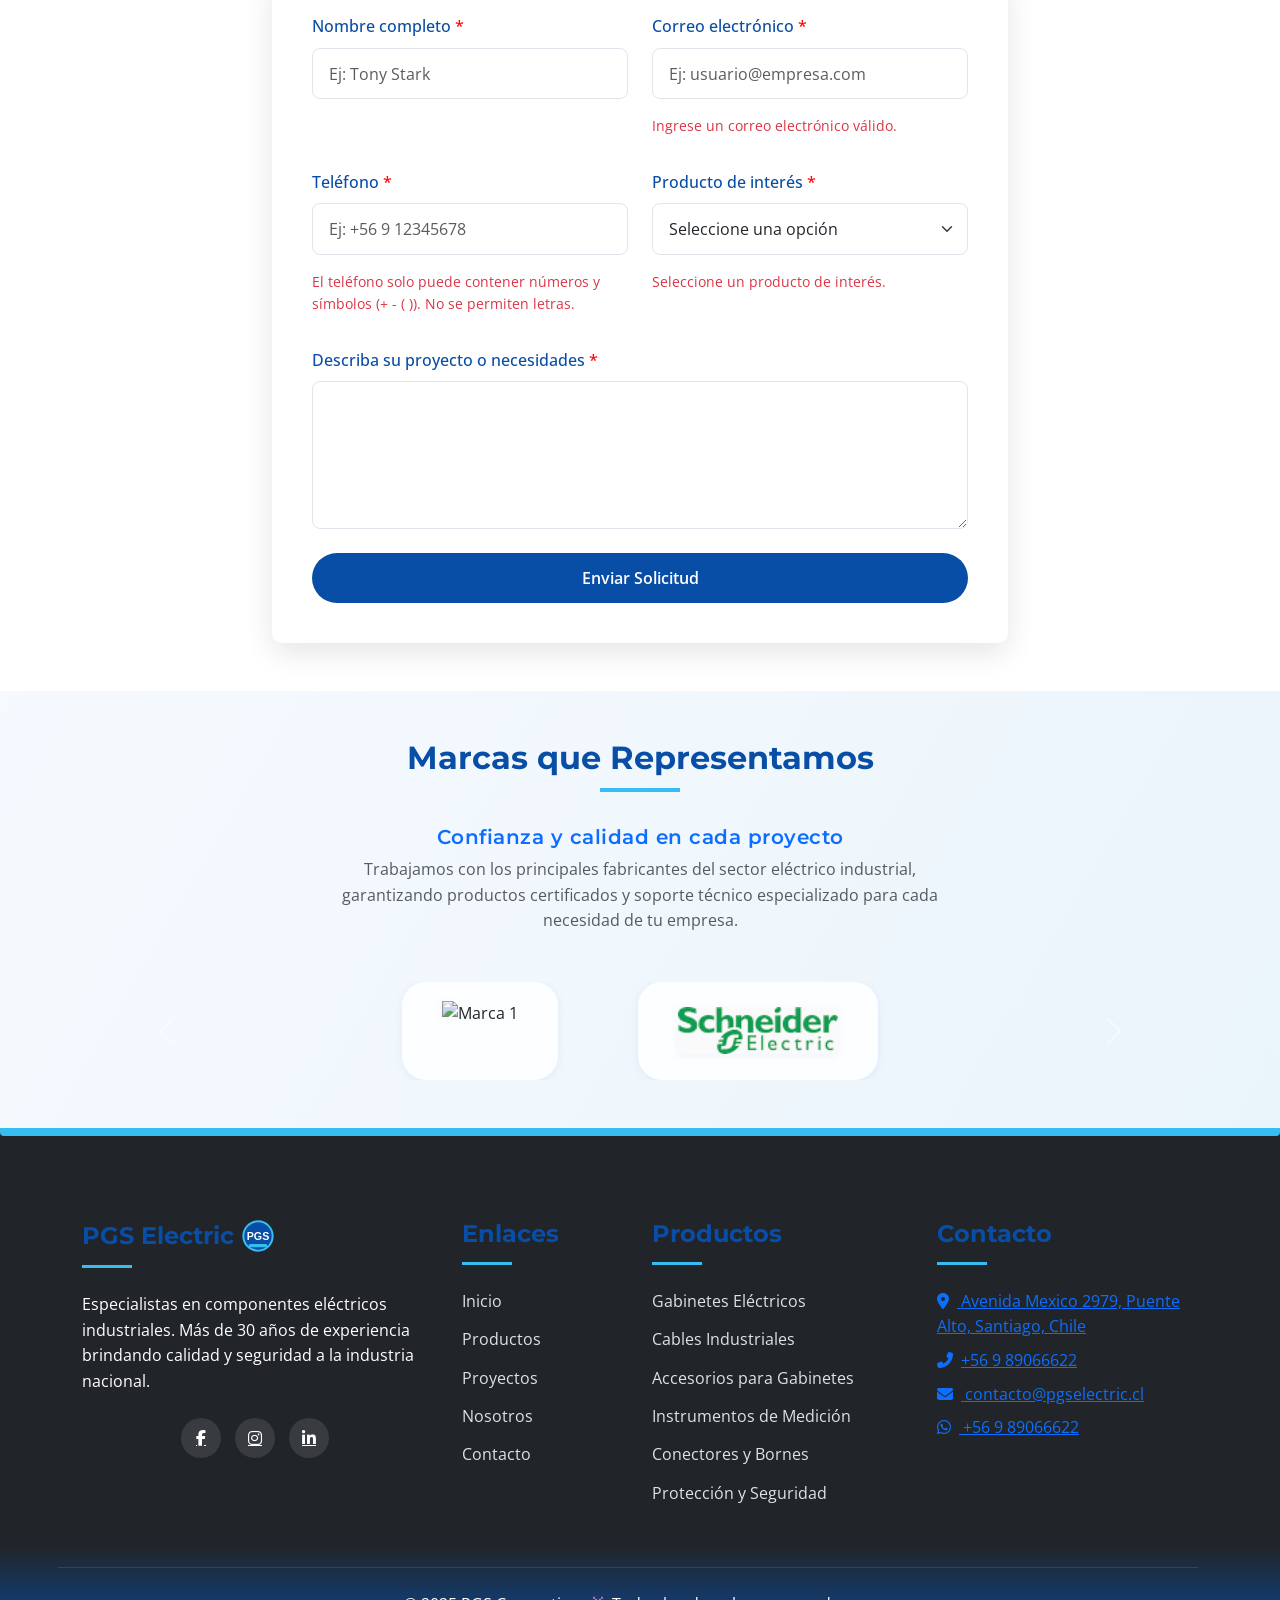
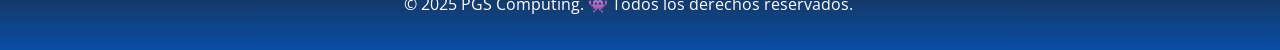
==== commit 1ae035b0: "Add scroll-to-top button and validation styles for forms in HTML and CSS" ====
--- a/index.html
+++ b/index.html
@@ -25,6 +25,11 @@
     <a href="https://wa.me/56989066622" class="whatsapp-btn" target="_blank">
       <i class="fab fa-whatsapp"></i>
     </a>
+
+    <!-- Scroll to Top Button -->
+    <button class="scroll-to-top" id="scrollToTop" title="Volver al inicio">
+      <i class="fas fa-arrow-up"></i>
+    </button>
 
     <!-- Navbar -->
     <nav class="navbar navbar-expand-lg sticky-top">
@@ -412,7 +417,7 @@
         <div class="row justify-content-center">
           <div class="col-lg-8">
             <div class="form-container">
-              <form id="cotizacionForm" action="https://getform.io/f/axozndwb" method="POST">
+              <form id="cotizacionForm" action="https://formspree.io/f/mgolegnv" method="POST">
                 <div class="row">
                   <div class="col-md-6 mb-3">
                     <label for="nombre" class="form-label"
@@ -506,7 +511,7 @@
                   ></textarea>
                 </div>
                 <div class="d-grid">
-                  <button type="submit" class="btn btn-primary" onclick="window.location.href='mailto:percygarcia@pgselectric.cl'">
+                  <button type="submit" class="btn btn-primary">
                     Enviar Solicitud
                   </button>
                 </div>
@@ -766,6 +771,24 @@
         });
       });
 
+      // Scroll to Top functionality
+      document.addEventListener("DOMContentLoaded", function () {
+        const scrollToTopBtn = document.getElementById("scrollToTop");
+        window.addEventListener("scroll", function () {
+          if (window.scrollY > 300) {
+            scrollToTopBtn.classList.add("show");
+          } else {
+            scrollToTopBtn.classList.remove("show");
+          }
+        });
+        scrollToTopBtn.addEventListener("click", function () {
+          window.scrollTo({
+            top: 0,
+            behavior: "smooth"
+          });
+        });
+      });
+
       // Navbar scroll spy efecto activo
       document.addEventListener("DOMContentLoaded", function () {
         const sections = [
--- a/assets/css/style.css
+++ b/assets/css/style.css
@@ -66,7 +66,9 @@
   min-height: 320px;
   padding: 3.5rem 2rem 3.5rem 2rem;
   position: relative;
-  transition: flex-basis 0.4s cubic-bezier(0.4, 0, 0.2, 1), box-shadow 0.3s,
+  transition:
+    flex-basis 0.4s cubic-bezier(0.4, 0, 0.2, 1),
+    box-shadow 0.3s,
     z-index 0.3s;
   overflow: hidden;
   cursor: pointer;
@@ -94,7 +96,8 @@
 .hero-block:focus {
   flex-basis: 1.15 1 0;
   z-index: 3;
-  box-shadow: 0 8px 32px rgba(8, 77, 166, 0.1),
+  box-shadow:
+    0 8px 32px rgba(8, 77, 166, 0.1),
     0 2px 8px rgba(56, 189, 242, 0.08);
 }
 .hero-block-electric:hover {
@@ -145,16 +148,21 @@
   justify-content: center;
   background: rgba(255, 255, 255, 0.85);
   border-radius: 1.5rem;
-  box-shadow: 0 1.5px 8px rgba(8, 77, 166, 0.07),
+  box-shadow:
+    0 1.5px 8px rgba(8, 77, 166, 0.07),
     0 1px 0.5px rgba(56, 189, 242, 0.05);
   padding: 1.2rem 2.5rem;
   margin: 0 1rem;
-  transition: transform 0.3s, box-shadow 0.3s, background 0.3s;
+  transition:
+    transform 0.3s,
+    box-shadow 0.3s,
+    background 0.3s;
   cursor: pointer;
 }
 .brand-logo-effect:hover {
   transform: scale(1.04) rotate(-1deg);
-  box-shadow: 0 3px 16px rgba(8, 77, 166, 0.1),
+  box-shadow:
+    0 3px 16px rgba(8, 77, 166, 0.1),
     0 1.5px 1px rgba(56, 189, 242, 0.08);
   background: linear-gradient(90deg, #f3fafd 0%, #f7fbff 100%);
 }
@@ -256,7 +264,9 @@
   border-radius: 10px;
   overflow: hidden;
   box-shadow: 0 2px 8px rgba(8, 77, 166, 0.08);
-  transition: box-shadow 0.2s, border 0.2s;
+  transition:
+    box-shadow 0.2s,
+    border 0.2s;
   height: 100%;
   display: flex;
   flex-direction: column;
@@ -280,7 +290,9 @@
   background: linear-gradient(120deg, #f8fafc 60%, #e3f0ff 100%);
   border: 2px solid var(--primary);
   border-radius: 1rem;
-  transition: box-shadow 0.2s, border 0.2s;
+  transition:
+    box-shadow 0.2s,
+    border 0.2s;
 }
 .service-card-electric:hover {
   box-shadow: 0 6px 32px rgba(8, 77, 166, 0.18);
@@ -290,7 +302,9 @@
   background: linear-gradient(120deg, #b6f2f2 60%, #36bfbf 100%);
   border: 2px solid #025159;
   border-radius: 1rem;
-  transition: box-shadow 0.2s, border 0.2s;
+  transition:
+    box-shadow 0.2s,
+    border 0.2s;
 }
 .service-card-it:hover {
   box-shadow: 0 6px 32px rgba(2, 81, 89, 0.18);
@@ -304,7 +318,9 @@
   color: #fff !important;
   font-family: "Fira Mono", monospace;
   letter-spacing: 0.5px;
-  transition: background 0.2s, border 0.2s;
+  transition:
+    background 0.2s,
+    border 0.2s;
 }
 .btn-it:hover,
 .btn-it:focus {
@@ -314,7 +330,8 @@
 }
 
 .hero {
-  background: linear-gradient(rgba(8, 77, 166, 0.7), rgba(56, 189, 242, 0.3)),
+  background:
+    linear-gradient(rgba(8, 77, 166, 0.7), rgba(56, 189, 242, 0.3)),
     url("https://images.unsplash.com/photo-1519389950473-47ba0277781c?auto=format&fit=crop&w=800&q=80")
       center/cover no-repeat;
   height: 80vh;
@@ -335,7 +352,10 @@
   border-radius: 30px;
   font-weight: 600;
   color: #fff !important;
-  transition: background 0.2s, border 0.2s, box-shadow 0.3s;
+  transition:
+    background 0.2s,
+    border 0.2s,
+    box-shadow 0.3s;
 }
 .btn-primary:hover,
 .btn-primary:focus {
@@ -370,7 +390,9 @@
 .service-card {
   border: 1px solid var(--accent);
   box-shadow: 0 2px 8px rgba(8, 77, 166, 0.08);
-  transition: box-shadow 0.2s, border 0.2s;
+  transition:
+    box-shadow 0.2s,
+    border 0.2s;
 }
 .service-card:hover {
   box-shadow: 0 4px 16px rgba(8, 77, 166, 0.18);
@@ -447,6 +469,58 @@
 .form-control:focus {
   border-color: var(--accent);
   box-shadow: 0 0 0 0.25rem rgba(56, 189, 242, 0.25);
+}
+
+/* Estilos para validación */
+.form-control.is-invalid,
+.form-select.is-invalid {
+  border-color: #dc3545;
+  box-shadow: 0 0 0 0.25rem rgba(220, 53, 69, 0.25);
+}
+
+.form-control:focus.is-invalid,
+.form-select:focus.is-invalid {
+  border-color: #dc3545;
+  box-shadow: 0 0 0 0.25rem rgba(220, 53, 69, 0.25);
+}
+
+/* Estilos para campos válidos */
+.form-control.is-valid,
+.form-select.is-valid {
+  border-color: #28a745;
+  padding-right: calc(1.5em + 0.75rem);
+  background-image: url("data:image/svg+xml,%3csvg xmlns='http://www.w3.org/2000/svg' viewBox='0 0 8 8'%3e%3cpath fill='%2328a745' d='M2.3 6.73L.6 4.53c-.4-1.04.46-1.4 1.1-.8l1.1 1.4 3.4-3.8c.6-.63 1.6-.27 1.2.7l-4 4.6c-.43.5-.8.4-1.1.1z'/%3e%3c/svg%3e");
+  background-repeat: no-repeat;
+  background-position: right calc(0.375em + 0.1875rem) center;
+  background-size: calc(0.75em + 0.375rem) calc(0.75em + 0.375rem);
+}
+
+.form-control:focus.is-valid,
+.form-select:focus.is-valid {
+  border-color: #28a745;
+  box-shadow: 0 0 0 0.25rem rgba(40, 167, 69, 0.25);
+}
+
+.form-label {
+  color: var(--primary);
+  font-weight: 500;
+  margin-bottom: 0.5rem;
+}
+
+.invalid-feedback,
+.valid-feedback {
+  display: block;
+  margin-top: -0.5rem;
+  margin-bottom: 1rem;
+  font-size: 0.875em;
+}
+
+.invalid-feedback {
+  color: #dc3545;
+}
+
+.valid-feedback {
+  color: #28a745;
 }
 
 .whatsapp-btn {
@@ -833,3 +907,35 @@
   max-width: 100%;
   height: auto;
 }
+
+/* =====================
+   SCROLL TO TOP BUTTON
+====================== */
+.scroll-to-top {
+  position: fixed;
+  bottom: 100px;
+  right: 30px;
+  width: 50px;
+  height: 50px;
+  background-color: var(--accent);
+  color: white;
+  border: none;
+  border-radius: 50%;
+  display: none;
+  justify-content: center;
+  align-items: center;
+  cursor: pointer;
+  font-size: 1.5rem;
+  box-shadow: 0 5px 15px rgba(0, 0, 0, 0.2);
+  z-index: 999;
+  transition: all 0.3s ease;
+}
+
+.scroll-to-top:hover {
+  transform: translateY(-5px);
+  box-shadow: 0 8px 20px rgba(0, 0, 0, 0.3);
+}
+
+.scroll-to-top.show {
+  display: flex;
+}
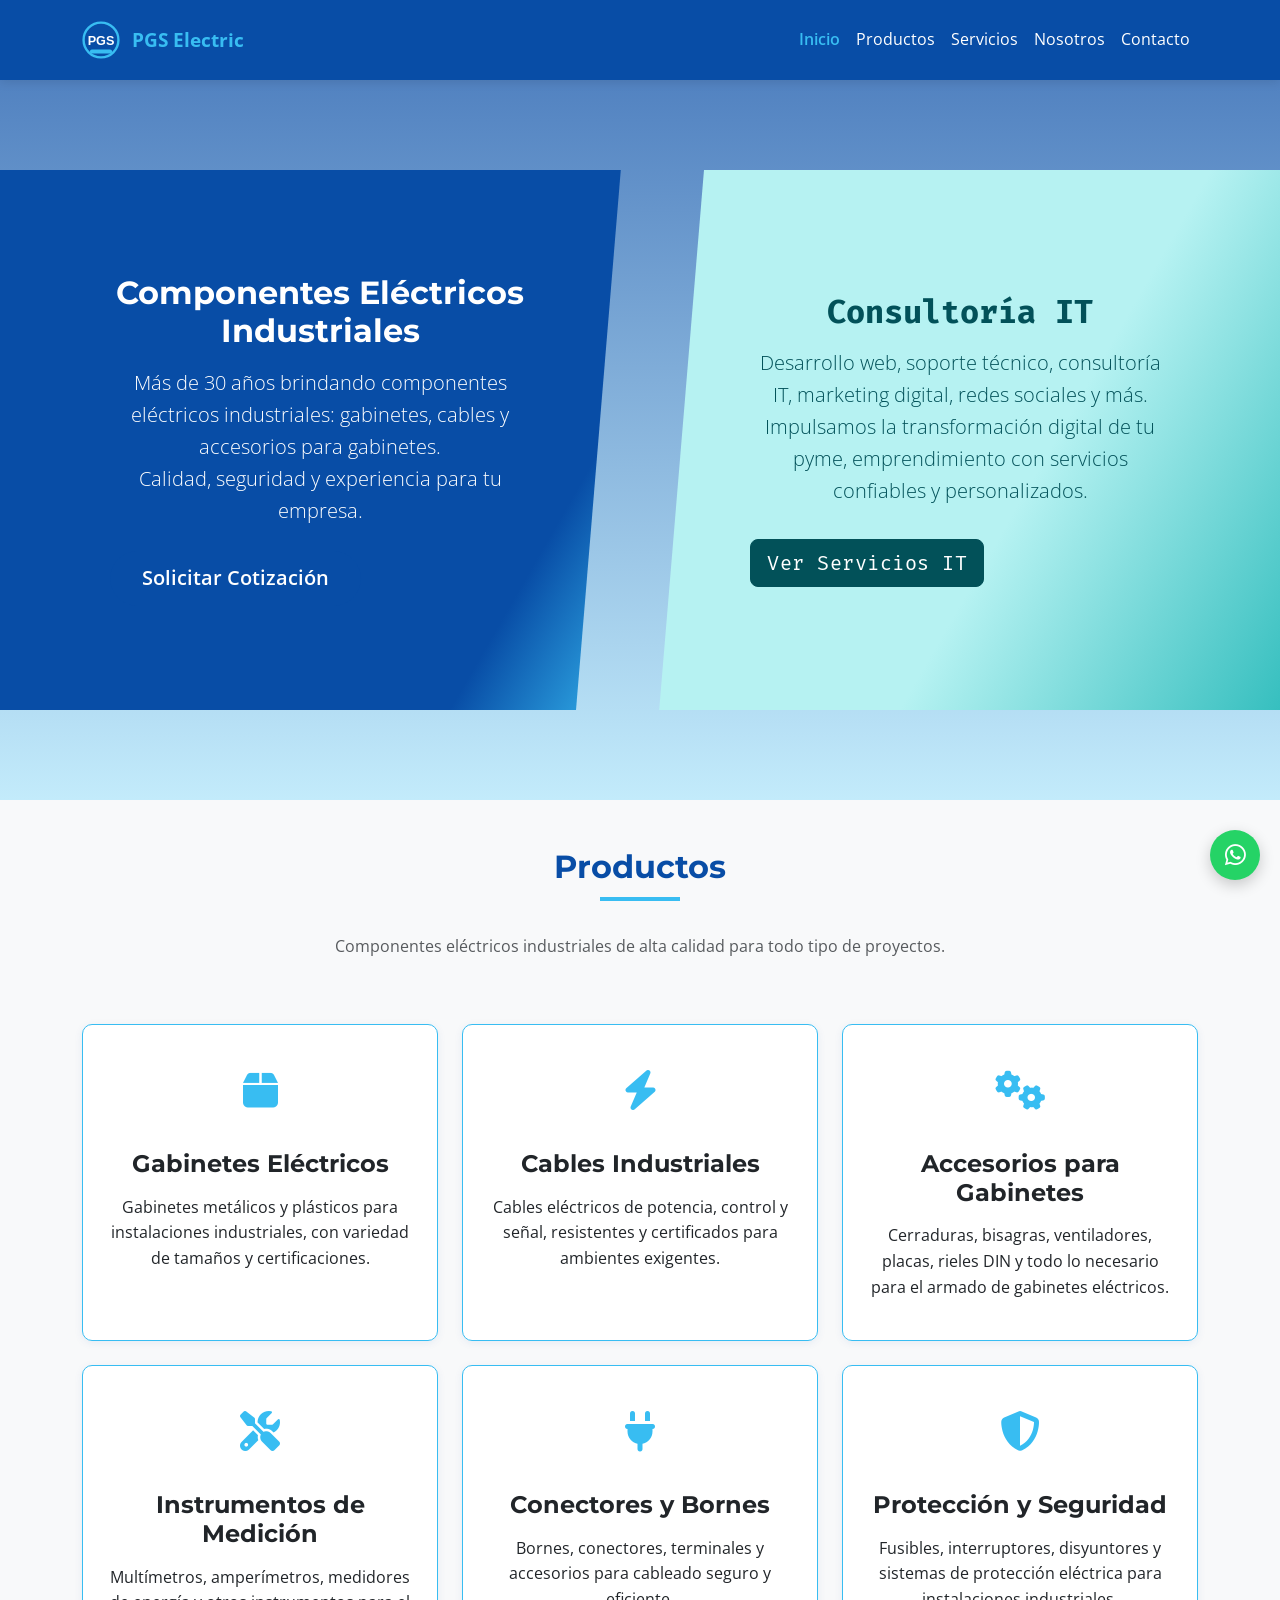
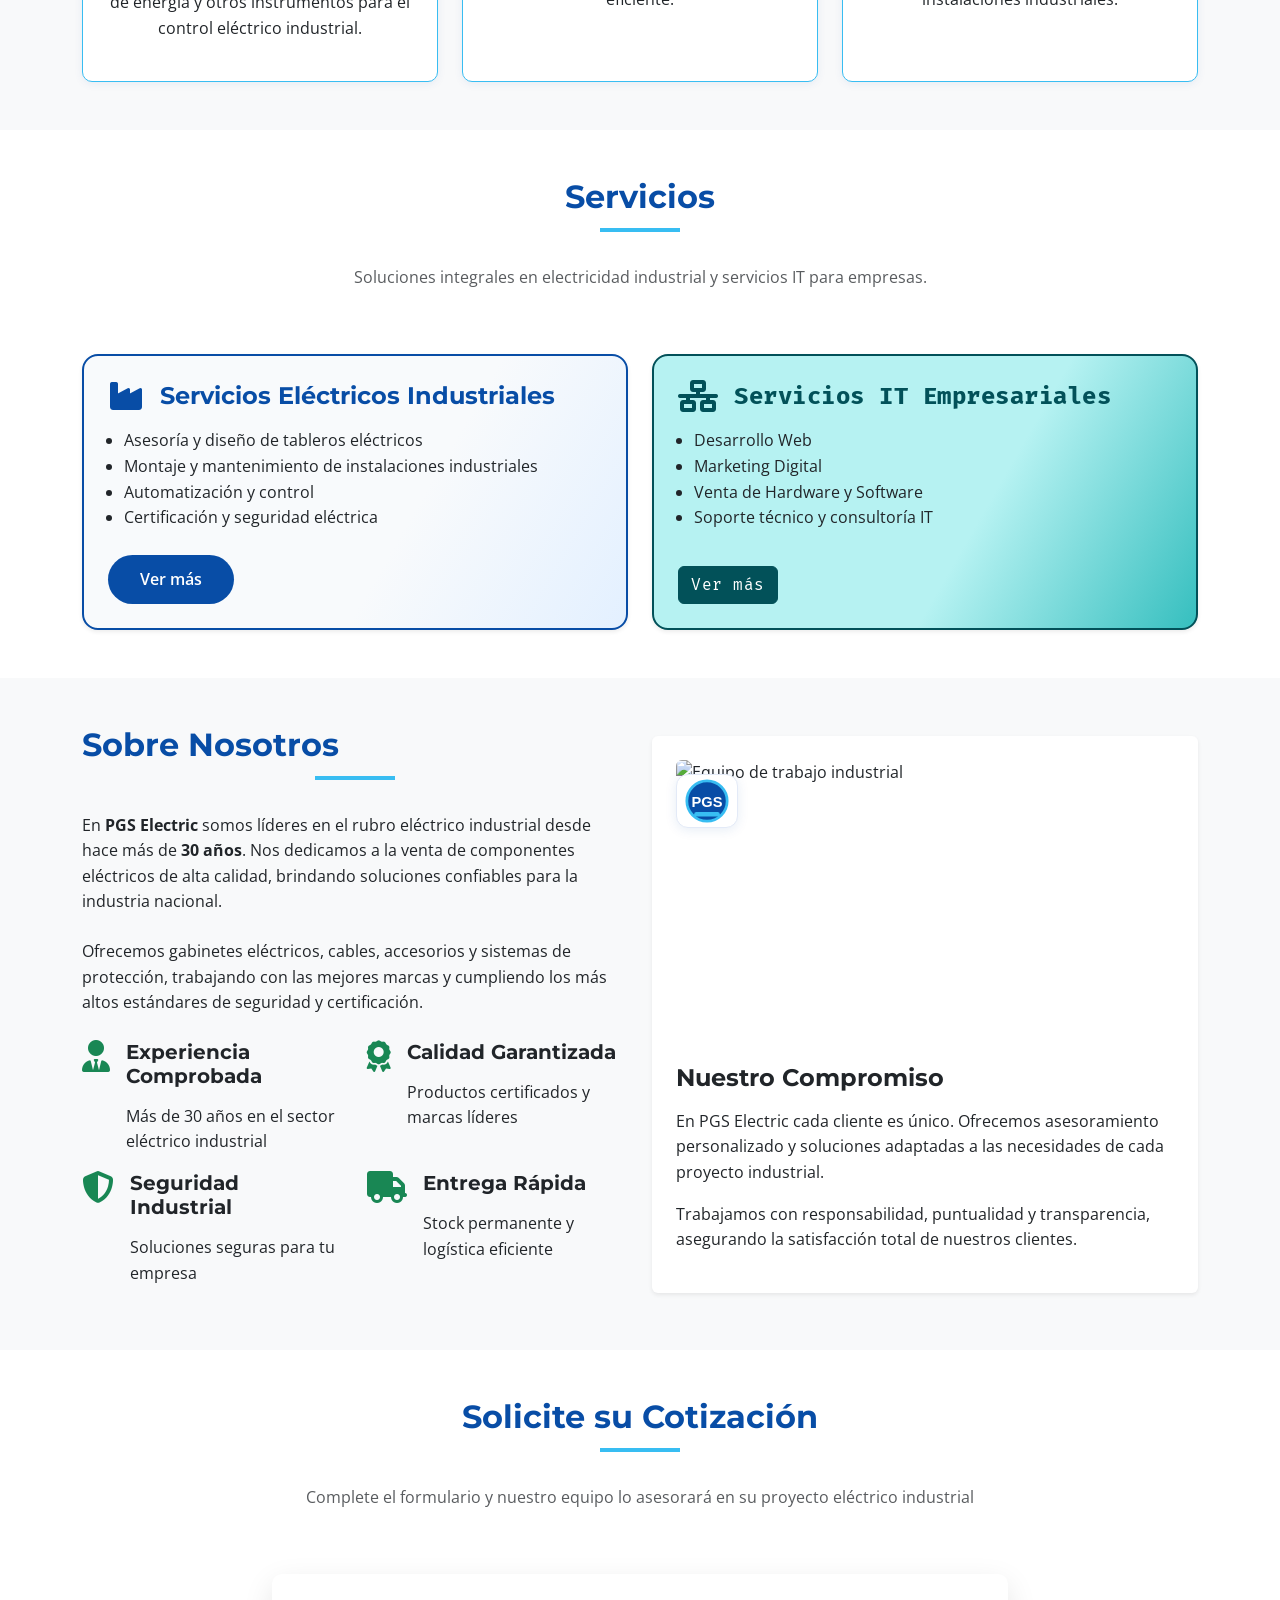
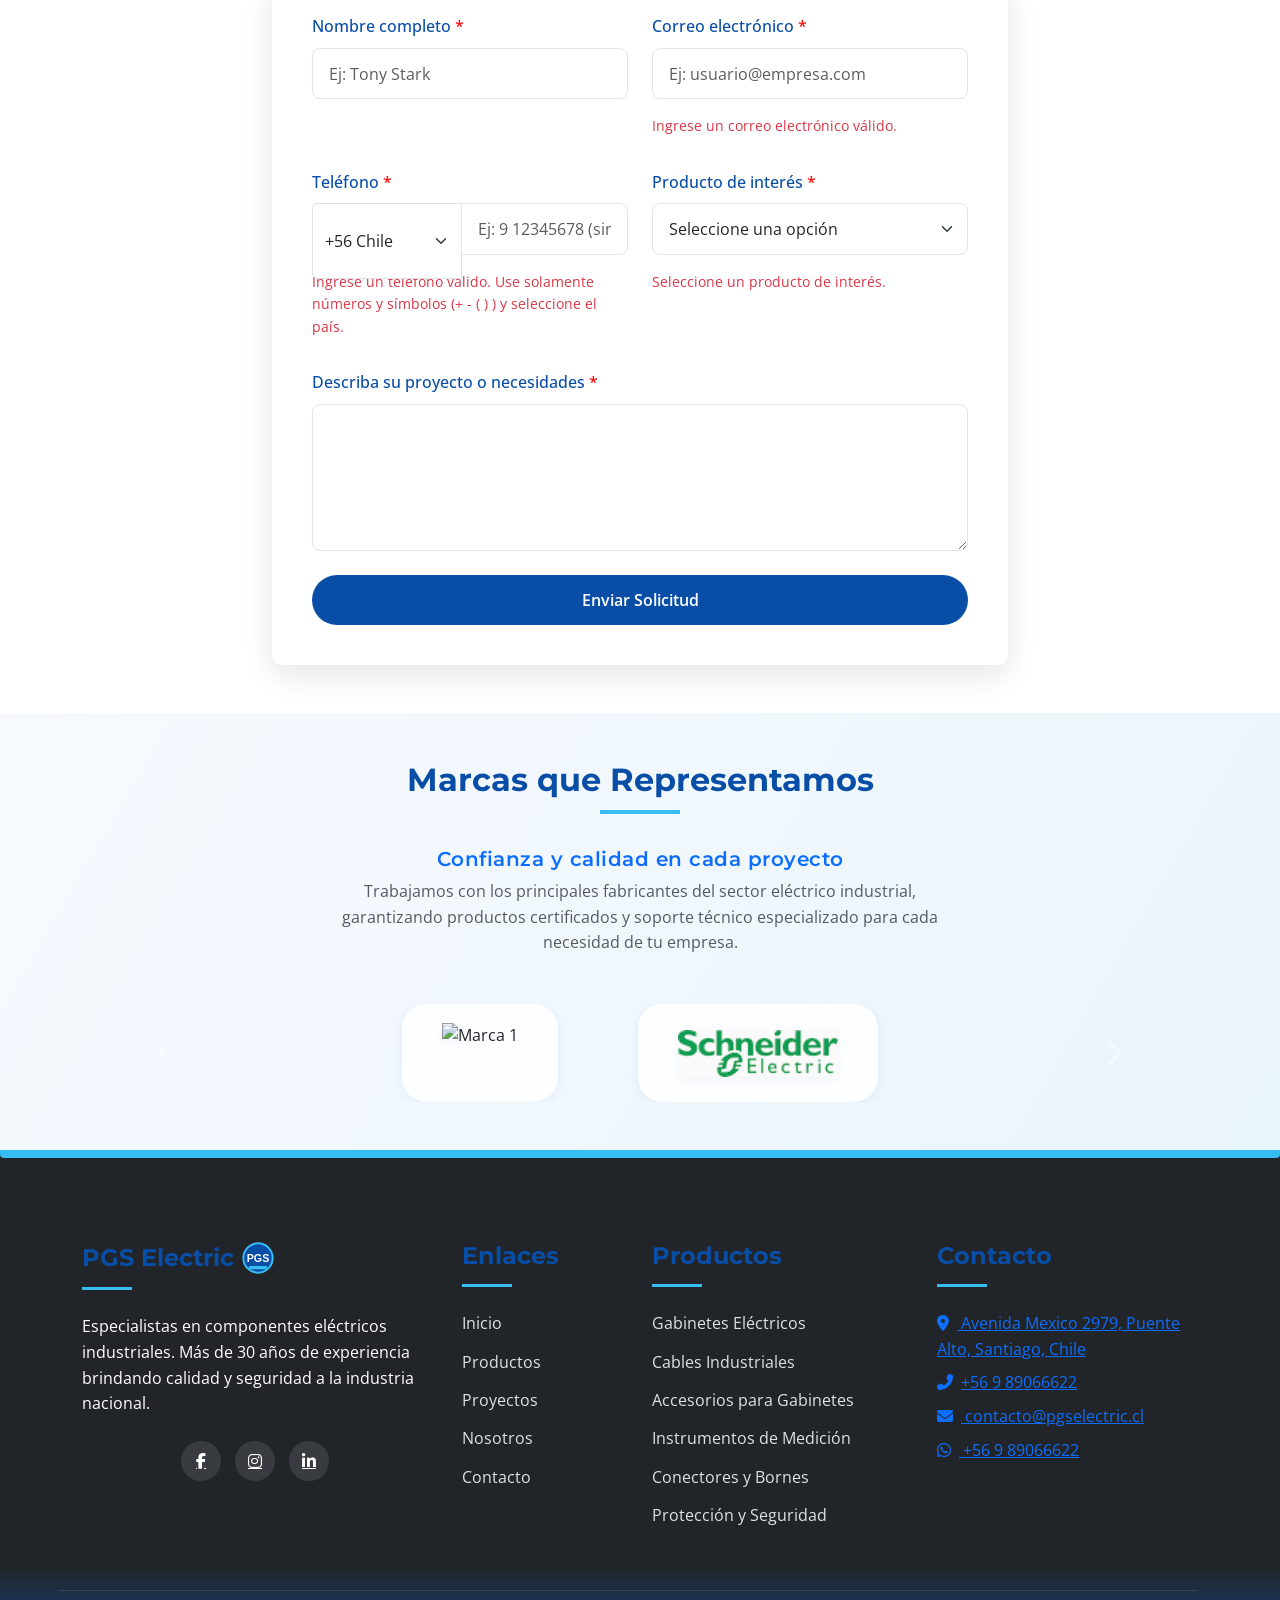
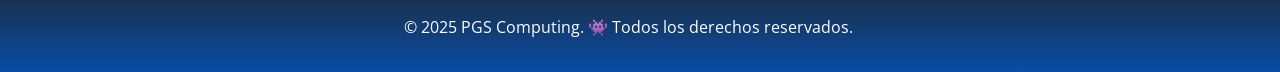
==== commit 09f824cd: "Add form validation and country code selection for phone numbers in contact forms" ====
--- a/index.html
+++ b/index.html
@@ -374,12 +374,14 @@
                   <img
                     src="https://images.unsplash.com/photo-1544724569-5f546fd6f2b5?q=80&w=687&auto=format&fit=crop&ixlib=rb-4.1.0&ixid=M3wxMjA3fDB8MHxwaG90by1wYWdlfHx8fGVufDB8fHx8fA%3D%3D"
                     alt="Equipo de trabajo industrial"
+                    loading="lazy"
                     class="rounded img-fluid"
                   />
                   <!-- Logo empresa en esquina superior derecha sobre la imagen -->
                   <img
                     src="assets/img/logo-pgs.svg"
                     alt="Logo PGS Electric"
+                    loading="lazy"
                     class="logo-nosotros-overlay"
                   />
                 </div>
@@ -452,21 +454,28 @@
                 </div>
                 <div class="row">
                   <div class="col-md-6 mb-3">
-                    <label for="telefono" class="form-label"
-                      >Teléfono <span style="color: red">*</span></label
-                    >
-                    <input
-                      type="tel"
-                      class="form-control"
-                      id="telefono"
-                      name="telefono"
-                      required
-                      pattern="^[0-9\s\-\+\(\)]{8,20}$"
-                      placeholder="Ej: +56 9 12345678"
-                    />
+                    <label for="telefono" class="form-label">Teléfono <span style="color: red">*</span></label>
+                    <div class="input-group">
+                      <select class="form-select" id="phoneCountry" name="phoneCountry" required style="max-width:150px;">
+                        <option value="56" selected>+56 Chile</option>
+                        <option value="54">+54 Argentina</option>
+                        <option value="1">+1 EE. UU.</option>
+                        <option value="52">+52 México</option>
+                        <option value="34">+34 España</option>
+                        <option value="">Otro</option>
+                      </select>
+                      <input
+                        type="tel"
+                        class="form-control"
+                        id="telefono"
+                        name="telefono"
+                        required
+                        placeholder="Ej: 9 12345678 (sin prefijo)"
+                        aria-describedby="telefono-error"
+                      />
+                    </div>
                     <div class="invalid-feedback" id="telefono-error">
-                      El teléfono solo puede contener números y símbolos (+ - (
-                      )). No se permiten letras.
+                      Ingrese un teléfono válido. Use solamente números y símbolos (+ - ( ) ) y seleccione el país.
                     </div>
                   </div>
                   <div class="col-md-6 mb-3">
@@ -549,6 +558,7 @@
                   <img
                     src="https://global.abb/content/dam/abb-etc/commons/abb-logo.svg"
                     alt="Marca 1"
+                    loading="lazy"
                     class="brand-img"
                   />
                 </div>
@@ -556,6 +566,7 @@
                   <img
                     src="[data-uri]"
                     alt="Marca 2"
+                    loading="lazy"
                     class="brand-img"
                   />
                 </div>
@@ -567,12 +578,14 @@
                   <img
                     src="https://www.marketing91.com/wp-content/uploads/2023/11/Legrand.jpg"
                     alt="Marca 3"
+                    loading="lazy"
                     class="brand-img"
                   />
                 </div>
                 <div class="brand-logo-effect">
                   <img
                     src="https://www.marketing91.com/wp-content/uploads/2023/11/Danfoss.jpg"
+                    loading="lazy"
                     alt="Marca 4"
                     class="brand-img"
                   />
@@ -689,141 +702,5 @@
 
     <script src="https://cdn.jsdelivr.net/npm/bootstrap@5.3.0/dist/js/bootstrap.bundle.min.js"></script>
     <script src="assets/js/script.js"></script>
-    <script>
-      // Validación personalizada para el formulario de cotización
-      document.addEventListener("DOMContentLoaded", function () {
-        var form = document.getElementById("cotizacionForm");
-        var telefono = document.getElementById("telefono");
-        var telefonoError = document.getElementById("telefono-error");
-
-        // Evitar ingreso de letras en el campo teléfono en tiempo real
-        telefono.addEventListener("input", function (e) {
-          var original = telefono.value;
-          // Solo permite números, espacios y símbolos permitidos
-          var filtrado = original.replace(/[^0-9\s\-\+\(\)]/g, "");
-          if (original !== filtrado) {
-            telefono.value = filtrado;
-            telefono.classList.add("is-invalid");
-            telefonoError.textContent =
-              "Solo se permiten números y símbolos (+ - ( )). No se permiten letras.";
-          } else {
-            // Si el campo está vacío, no mostrar error
-            if (telefono.value.length === 0) {
-              telefono.classList.remove("is-invalid");
-              telefonoError.textContent =
-                "Solo se permiten números y símbolos (+ - ( )). No se permiten letras.";
-            }
-          }
-        });
-
-        form.addEventListener("submit", function (event) {
-          // Bootstrap validation
-          if (!form.checkValidity()) {
-            event.preventDefault();
-            event.stopPropagation();
-          }
-          // Validación extra para email y teléfono
-          var email = document.getElementById("email");
-          var producto = document.getElementById("producto");
-          // Email simple regex
-          var emailValido = /^[^\s@]+@[^\s@]+\.[^\s@]+$/.test(email.value);
-          if (!emailValido) {
-            email.classList.add("is-invalid");
-            event.preventDefault();
-            event.stopPropagation();
-          } else {
-            email.classList.remove("is-invalid");
-          }
-          // Teléfono: al menos 8 dígitos, solo números y símbolos comunes
-          var telValido = /^[0-9\s\-\+\(\)]{8,20}$/.test(telefono.value);
-          if (!telValido) {
-            telefono.classList.add("is-invalid");
-            telefonoError.textContent =
-              "Ingrese un número de teléfono válido (mínimo 8 caracteres, solo números y símbolos).";
-            event.preventDefault();
-            event.stopPropagation();
-          } else {
-            telefono.classList.remove("is-invalid");
-            telefonoError.textContent =
-              "Solo se permiten números y símbolos (+ - ( )). No se permiten letras.";
-          }
-          // Producto obligatorio
-          if (!producto.value) {
-            producto.classList.add("is-invalid");
-            event.preventDefault();
-            event.stopPropagation();
-          } else {
-            producto.classList.remove("is-invalid");
-          }
-          form.classList.add("was-validated");
-        });
-        // Quitar error al corregir
-        ["input", "change"].forEach(function (evt) {
-          form.addEventListener(
-            evt,
-            function (e) {
-              if (e.target.classList.contains("is-invalid")) {
-                e.target.classList.remove("is-invalid");
-              }
-            },
-            true
-          );
-        });
-      });
-
-      // Scroll to Top functionality
-      document.addEventListener("DOMContentLoaded", function () {
-        const scrollToTopBtn = document.getElementById("scrollToTop");
-        window.addEventListener("scroll", function () {
-          if (window.scrollY > 300) {
-            scrollToTopBtn.classList.add("show");
-          } else {
-            scrollToTopBtn.classList.remove("show");
-          }
-        });
-        scrollToTopBtn.addEventListener("click", function () {
-          window.scrollTo({
-            top: 0,
-            behavior: "smooth"
-          });
-        });
-      });
-
-      // Navbar scroll spy efecto activo
-      document.addEventListener("DOMContentLoaded", function () {
-        const sections = [
-          "inicio",
-          "productos",
-          "servicios",
-          "nosotros",
-          "contacto",
-        ];
-        const navLinks = document.querySelectorAll(".navbar-nav .nav-link");
-        function onScroll() {
-          let scrollPos = window.scrollY || window.pageYOffset;
-          let found = false;
-          sections.forEach((id, idx) => {
-            const section = document.getElementById(id);
-            if (section) {
-              const top = section.offsetTop - 80;
-              const bottom = top + section.offsetHeight;
-              if (scrollPos >= top && scrollPos < bottom) {
-                navLinks.forEach((l) => l.classList.remove("selected"));
-                navLinks[idx].classList.add("selected");
-                found = true;
-              }
-            }
-          });
-          if (!found) {
-            navLinks.forEach((l) => l.classList.remove("selected"));
-          }
-        }
-        window.addEventListener("scroll", onScroll);
-        onScroll();
-      });
-    </script>
-    <style>
-      /* Mover estos estilos a style.css para mantener el código limpio */
-    </style>
   </body>
 </html>
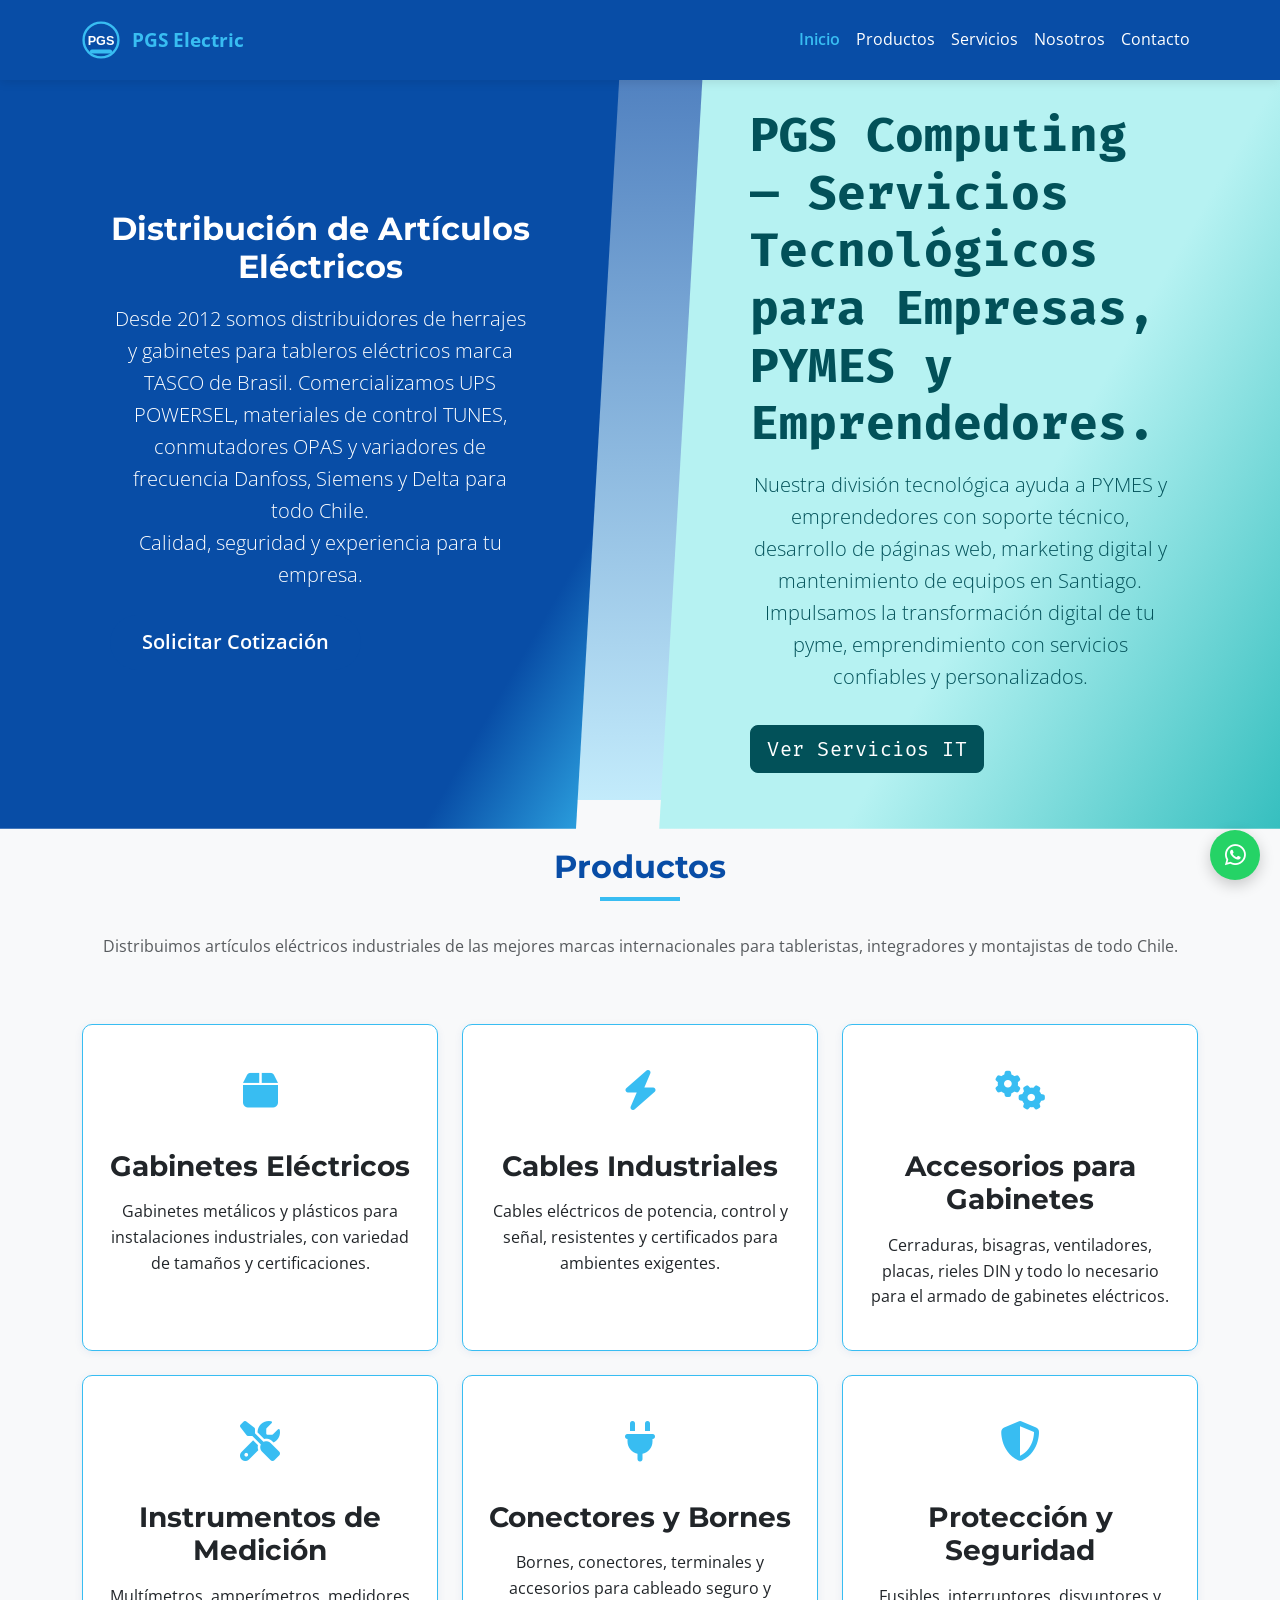
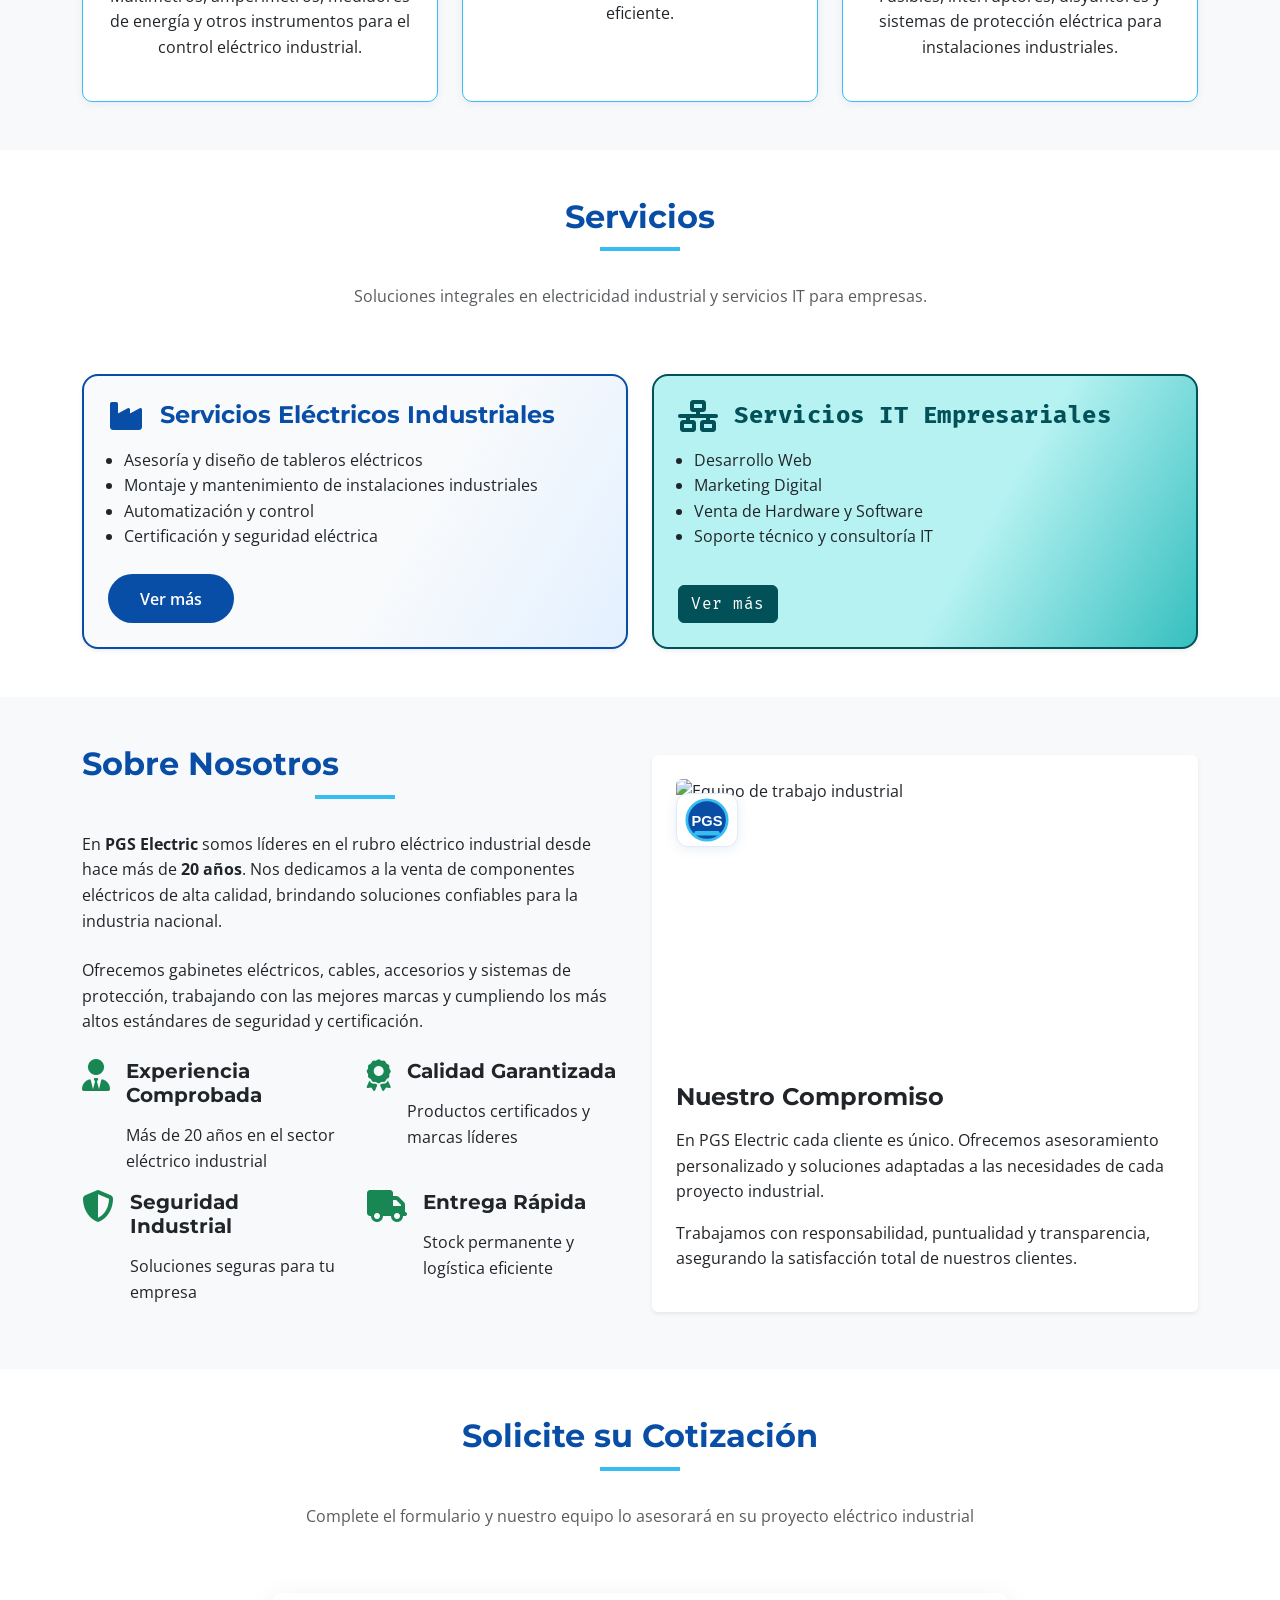
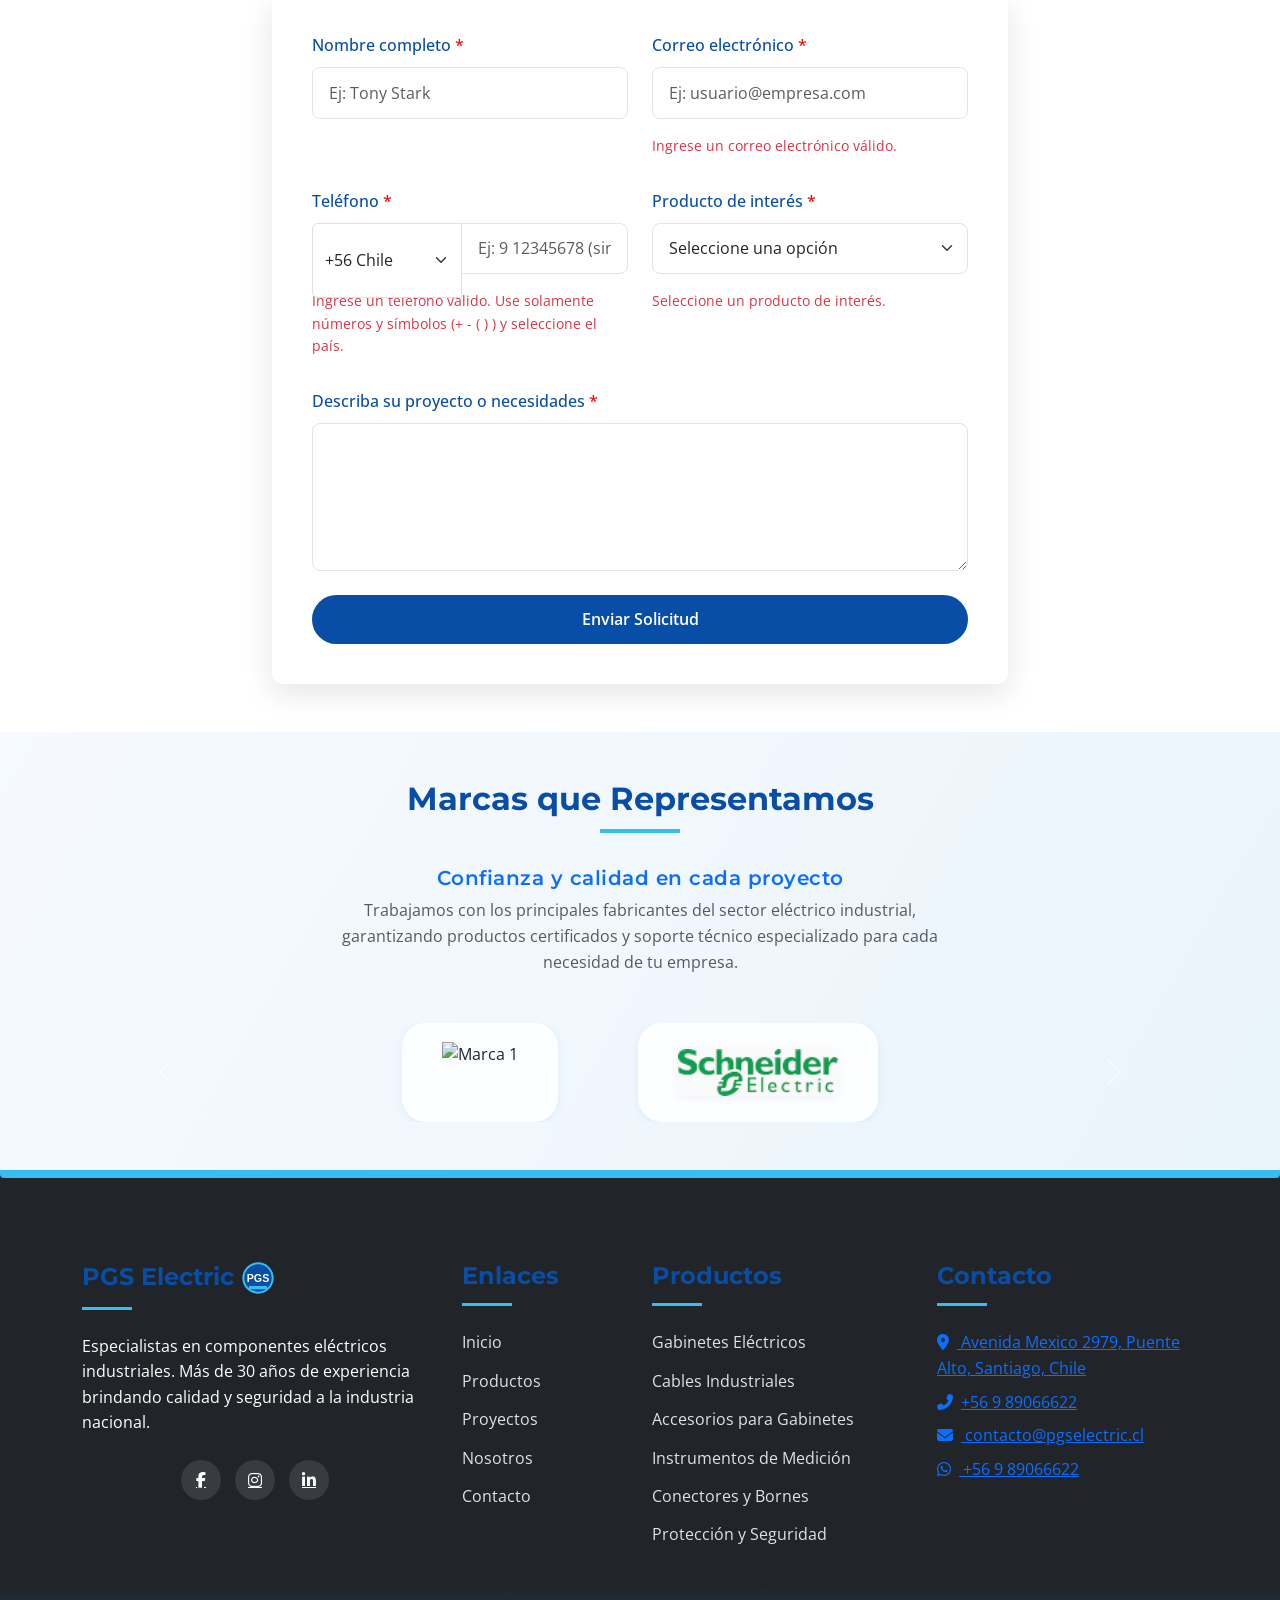
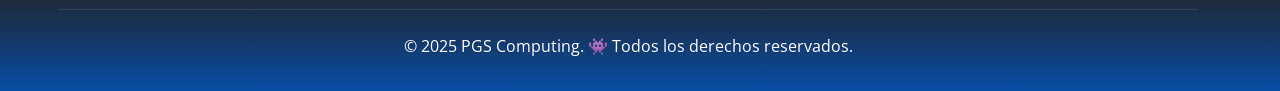
==== commit edb00383: "Update meta descriptions and improve headings for SEO and clarity in computing.html and index.html" ====
--- a/index.html
+++ b/index.html
@@ -3,7 +3,8 @@
   <head>
     <meta charset="UTF-8" />
     <meta name="viewport" content="width=device-width, initial-scale=1.0" />
-    <title>PGS Electric | Componentes Eléctricos Industriales</title>
+    <title>PGS Electric Ltda | Artículos Eléctricos, UPS, Tableros y Soporte TI en Santiago, Chile</title>
+<meta name="description" content="PGS Electric Ltda: +20 años distribuyendo artículos eléctricos, gabinetes TASCO, UPS POWERSEL, tableros de fuerza y control en Chile. División TI: PGS Computing.">
     <link
       href="https://cdn.jsdelivr.net/npm/bootstrap@5.3.0/dist/css/bootstrap.min.css"
       rel="stylesheet"
@@ -79,10 +80,13 @@
       <div class="hero-diagonal-wrapper">
         <div class="hero-block hero-block-electric">
           <div class="hero-block-content">
-            <h1 class="display-5 fw-bold mb-3">Componentes Eléctricos Industriales</h1>
+            <h1 class="display-5 fw-bold mb-3">Distribución de Artículos Eléctricos</h1>
             <p class="lead mb-4">
-              Más de 30 años brindando componentes eléctricos industriales:
-              gabinetes, cables y accesorios para gabinetes.<br />
+              Desde 2012 somos distribuidores de herrajes y gabinetes
+        para tableros eléctricos marca TASCO de Brasil.
+        Comercializamos UPS POWERSEL, materiales de control
+        TUNES, conmutadores OPAS y variadores de frecuencia
+        Danfoss, Siemens y Delta para todo Chile.<br />
               <span class="d-none d-md-inline"
                 >Calidad, seguridad y experiencia para tu empresa.</span
               >
@@ -94,15 +98,14 @@
         </div>
         <div class="hero-block hero-block-it">
           <div class="hero-block-content">
-            <h1
+            <h2
               class="display-5 fw-bold mb-3"
               style="font-family: 'Fira Mono', monospace; color: #025159"
             >
-              Consultoría IT
-            </h1>
+              PGS Computing — Servicios Tecnológicos para Empresas, PYMES y Emprendedores.
+            </h2>
             <p class="lead mb-4" style="color: #025159">
-              Desarrollo web, soporte técnico, consultoría IT, marketing digital, redes sociales
-              y más.<br />
+              Nuestra división tecnológica ayuda a PYMES y emprendedores con soporte técnico, desarrollo de páginas web, marketing digital y mantenimiento de equipos en Santiago.<br />
               <span class="d-none d-md-inline"
                 >Impulsamos la transformación digital de tu pyme, emprendimiento con servicios
               confiables y personalizados.</span
@@ -121,8 +124,7 @@
           <div class="col-12 text-center">
             <h2 class="section-title">Productos</h2>
             <p class="text-muted">
-              Componentes eléctricos industriales de alta calidad para todo tipo
-              de proyectos.
+              Distribuimos artículos eléctricos industriales de las mejores marcas internacionales para tableristas, integradores y montajistas de todo Chile.
             </p>
           </div>
         </div>
@@ -132,7 +134,7 @@
               <div class="service-icon">
                 <i class="fas fa-box"></i>
               </div>
-              <h4>Gabinetes Eléctricos</h4>
+              <h3>Gabinetes Eléctricos</h3>
               <p>
                 Gabinetes metálicos y plásticos para instalaciones industriales,
                 con variedad de tamaños y certificaciones.
@@ -144,7 +146,7 @@
               <div class="service-icon">
                 <i class="fas fa-bolt"></i>
               </div>
-              <h4>Cables Industriales</h4>
+              <h3>Cables Industriales</h3>
               <p>
                 Cables eléctricos de potencia, control y señal, resistentes y
                 certificados para ambientes exigentes.
@@ -156,7 +158,7 @@
               <div class="service-icon">
                 <i class="fas fa-cogs"></i>
               </div>
-              <h4>Accesorios para Gabinetes</h4>
+              <h3>Accesorios para Gabinetes</h3>
               <p>
                 Cerraduras, bisagras, ventiladores, placas, rieles DIN y todo lo
                 necesario para el armado de gabinetes eléctricos.
@@ -168,7 +170,7 @@
               <div class="service-icon">
                 <i class="fas fa-tools"></i>
               </div>
-              <h4>Instrumentos de Medición</h4>
+              <h3>Instrumentos de Medición</h3>
               <p>
                 Multímetros, amperímetros, medidores de energía y otros
                 instrumentos para el control eléctrico industrial.
@@ -180,7 +182,7 @@
               <div class="service-icon">
                 <i class="fas fa-plug"></i>
               </div>
-              <h4>Conectores y Bornes</h4>
+              <h3>Conectores y Bornes</h3>
               <p>
                 Bornes, conectores, terminales y accesorios para cableado seguro
                 y eficiente.
@@ -192,7 +194,7 @@
               <div class="service-icon">
                 <i class="fas fa-shield-alt"></i>
               </div>
-              <h4>Protección y Seguridad</h4>
+              <h3>Protección y Seguridad</h3>
               <p>
                 Fusibles, interruptores, disyuntores y sistemas de protección
                 eléctrica para instalaciones industriales.
@@ -296,7 +298,7 @@
             <h2 class="section-title text-start">Sobre Nosotros</h2>
             <p class="mb-4">
               En <strong>PGS Electric</strong> somos líderes en el rubro
-              eléctrico industrial desde hace más de <strong>30 años</strong>.
+              eléctrico industrial desde hace más de <strong>20 años</strong>.
               Nos dedicamos a la venta de componentes eléctricos de alta
               calidad, brindando soluciones confiables para la industria
               nacional.
@@ -315,7 +317,7 @@
                   <div>
                     <h5>Experiencia Comprobada</h5>
                     <p class="mb-0">
-                      Más de 30 años en el sector eléctrico industrial
+                      Más de 20 años en el sector eléctrico industrial
                     </p>
                   </div>
                 </div>
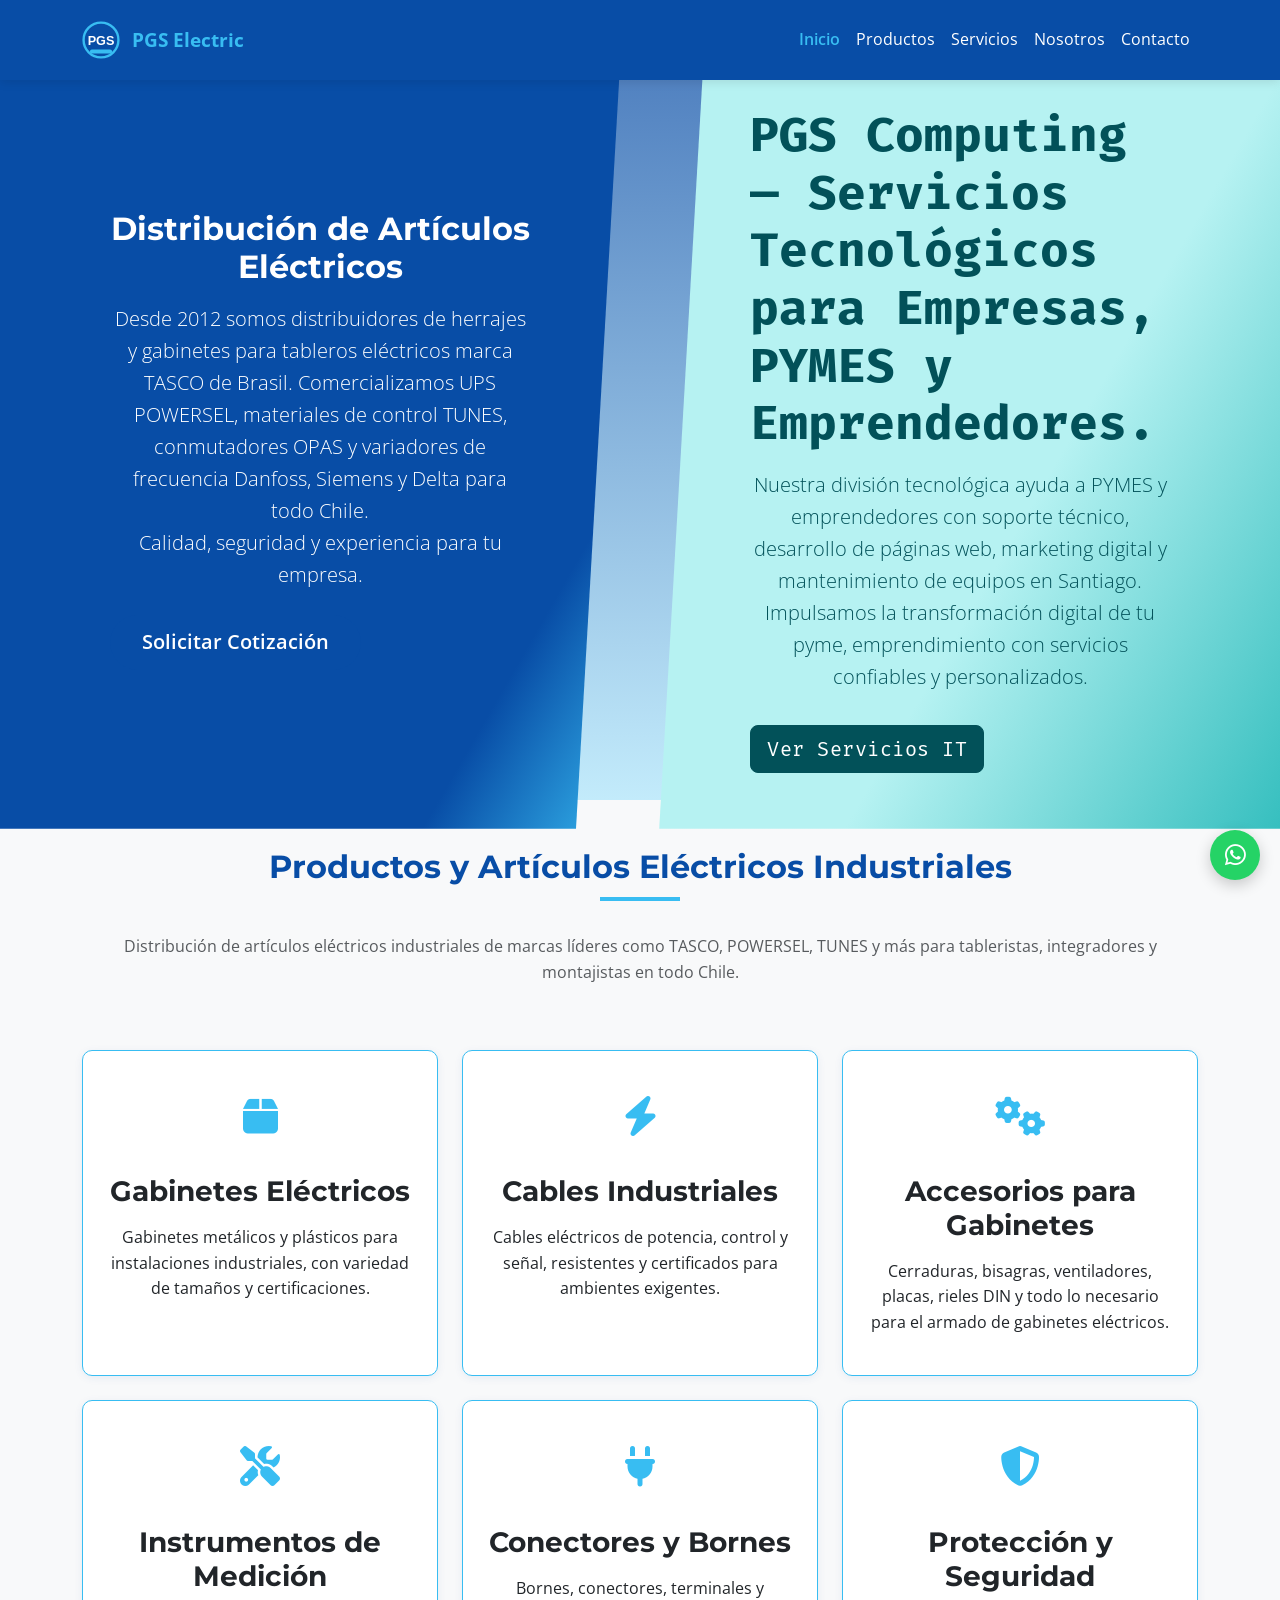
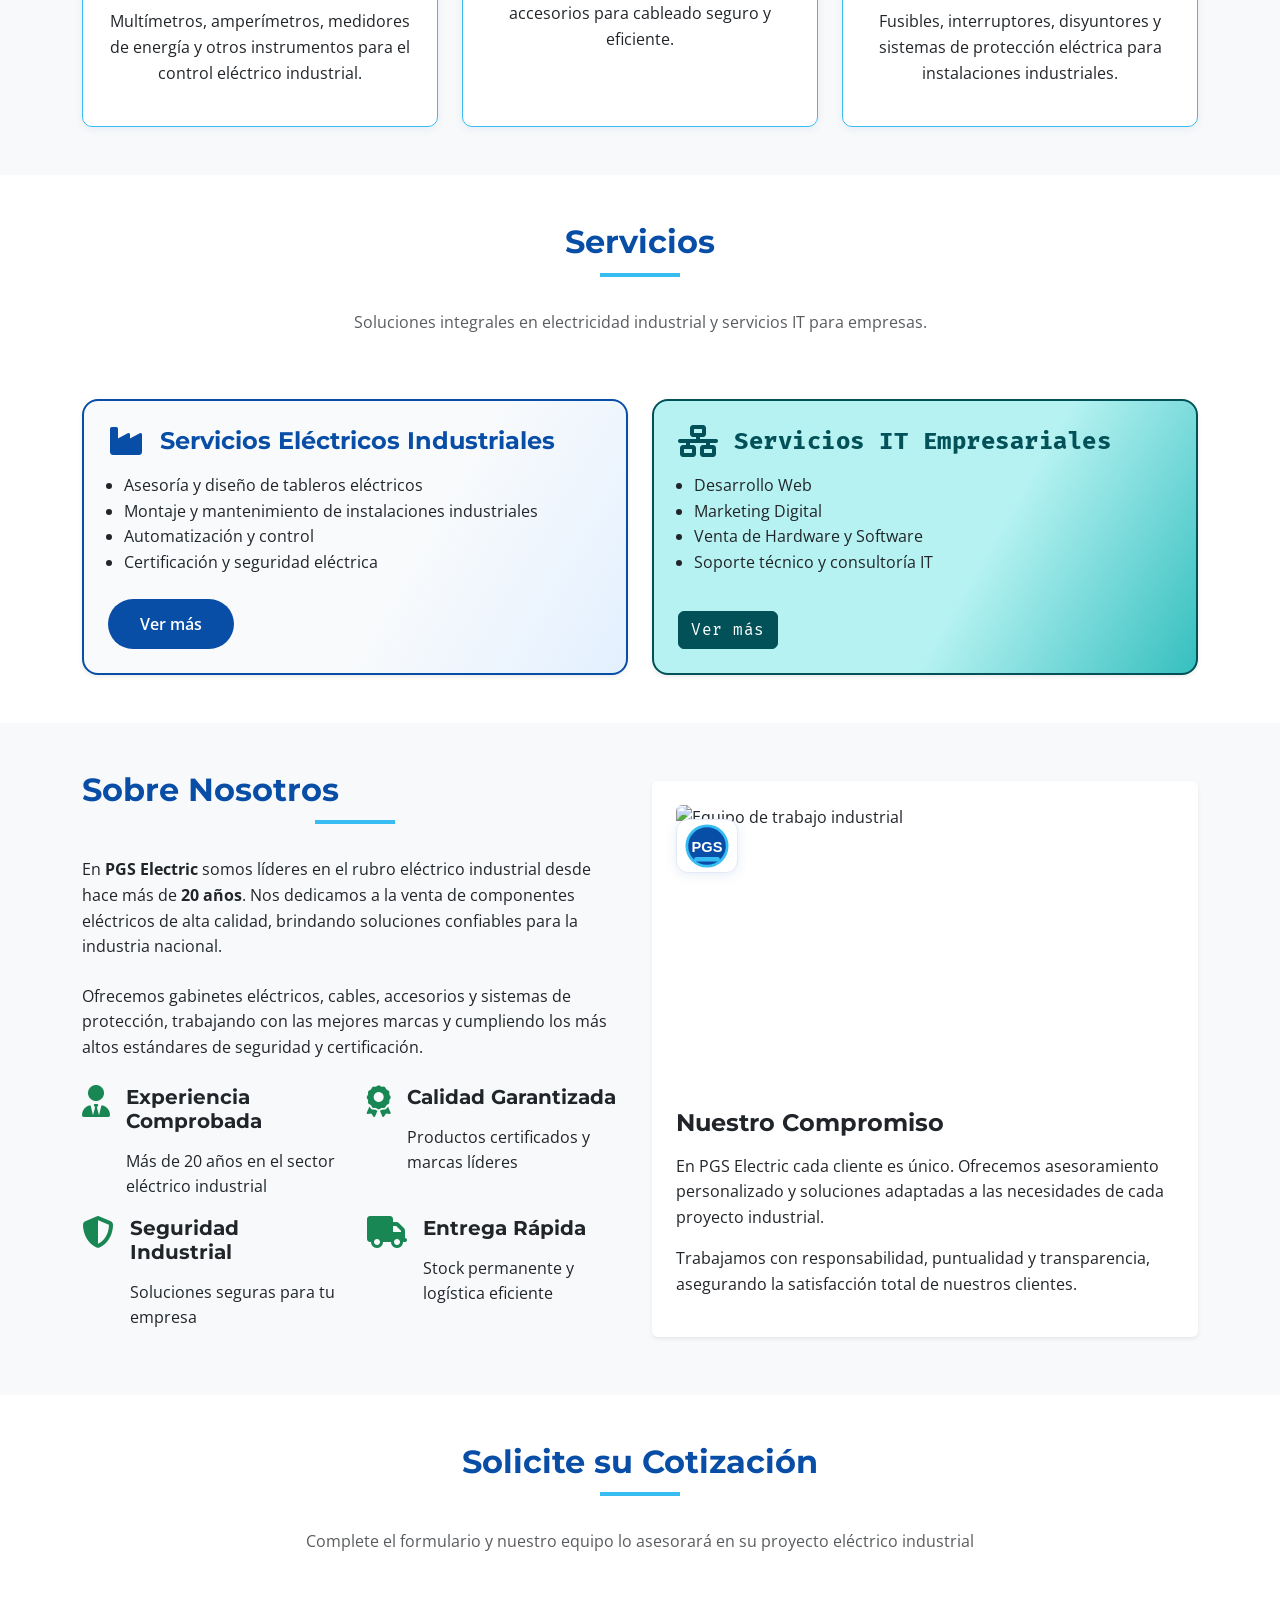
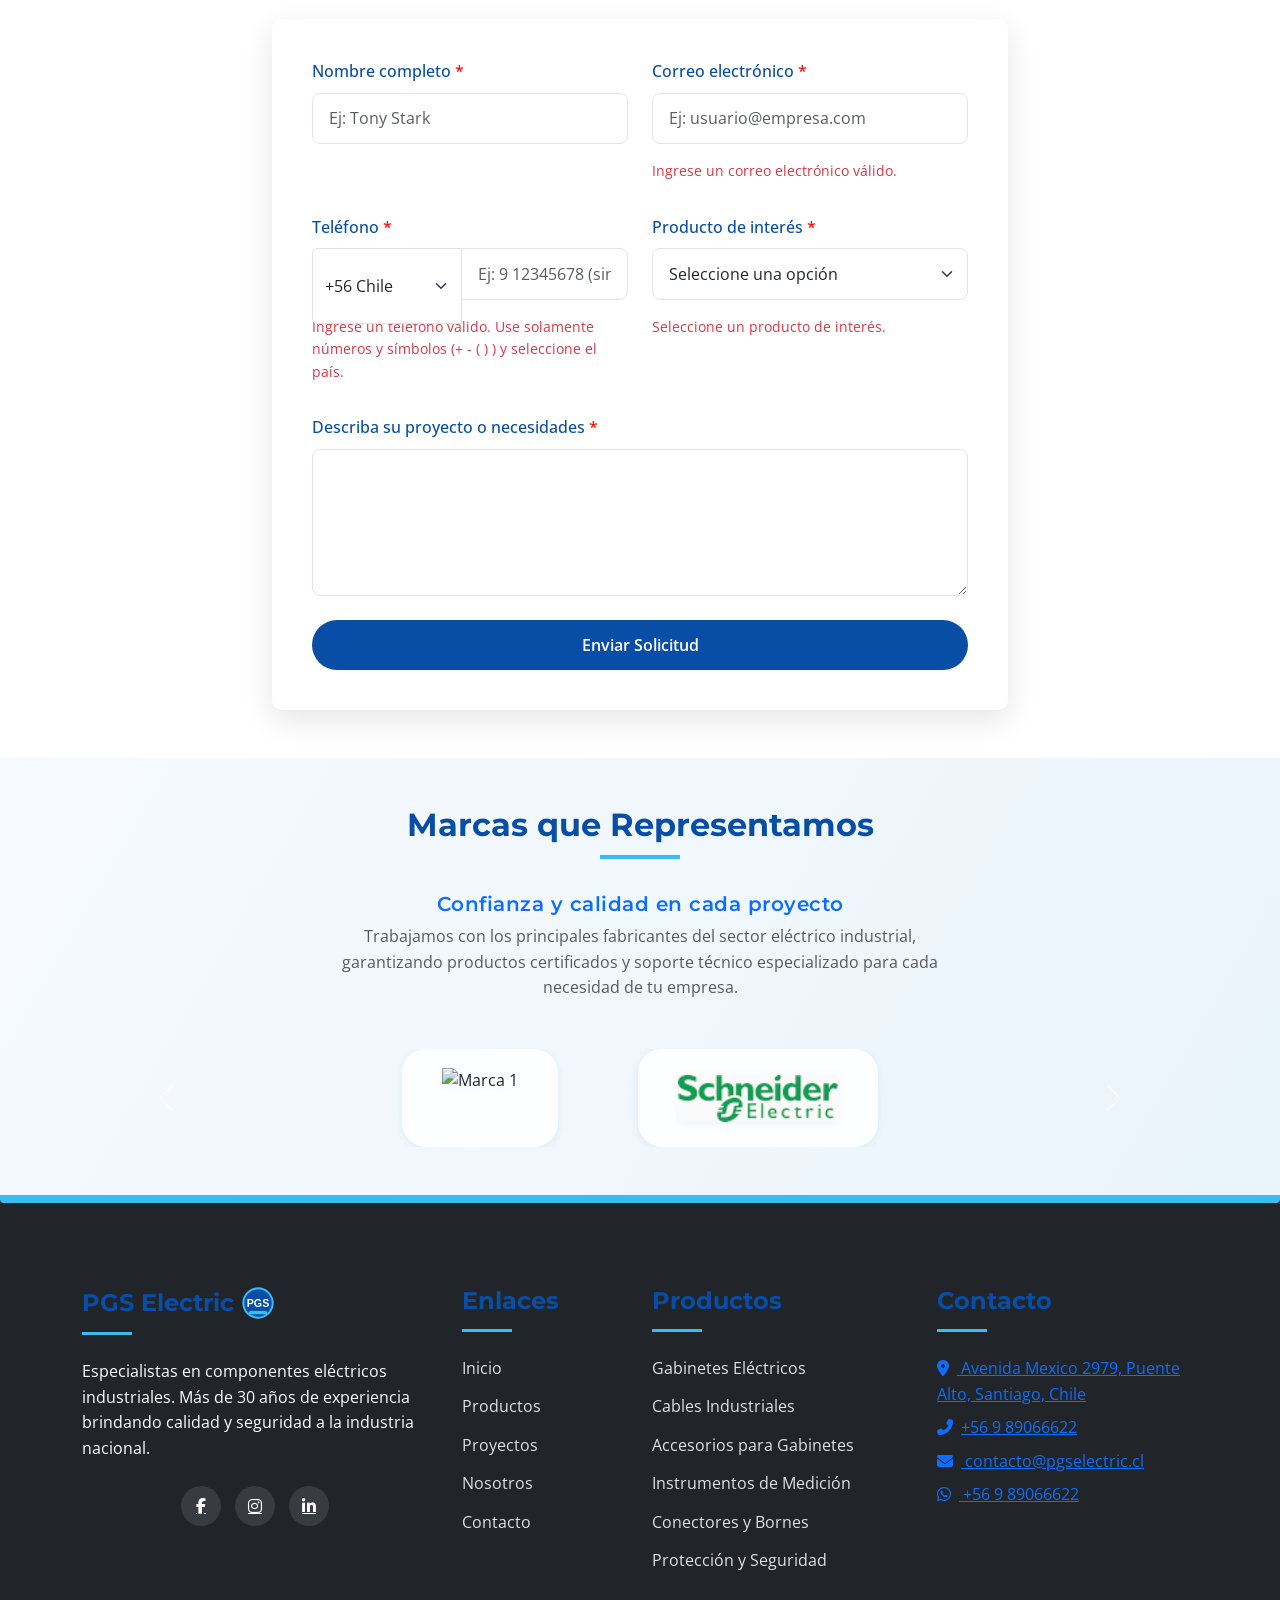
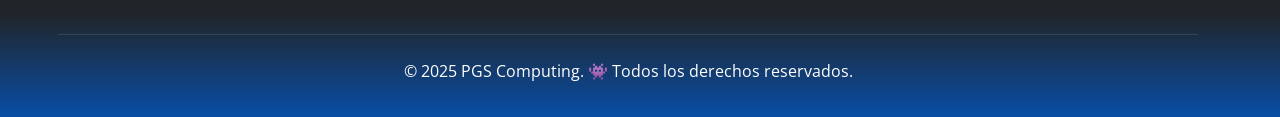
==== commit 24880bd0: "Refactor service titles and descriptions for clarity in computing.html; add FAQ section with structu" ====
--- a/index.html
+++ b/index.html
@@ -122,10 +122,9 @@
       <div class="container">
         <div class="row mb-5">
           <div class="col-12 text-center">
-            <h2 class="section-title">Productos</h2>
-            <p class="text-muted">
-              Distribuimos artículos eléctricos industriales de las mejores marcas internacionales para tableristas, integradores y montajistas de todo Chile.
-            </p>
+            <h2 class="section-title">Productos y Artículos Eléctricos Industriales</h2>
+              <p class="text-muted">
+                Distribución de artículos eléctricos industriales de marcas líderes como TASCO, POWERSEL, TUNES y más para tableristas, integradores y montajistas en todo Chile.</p>
           </div>
         </div>
         <div class="row g-4">
